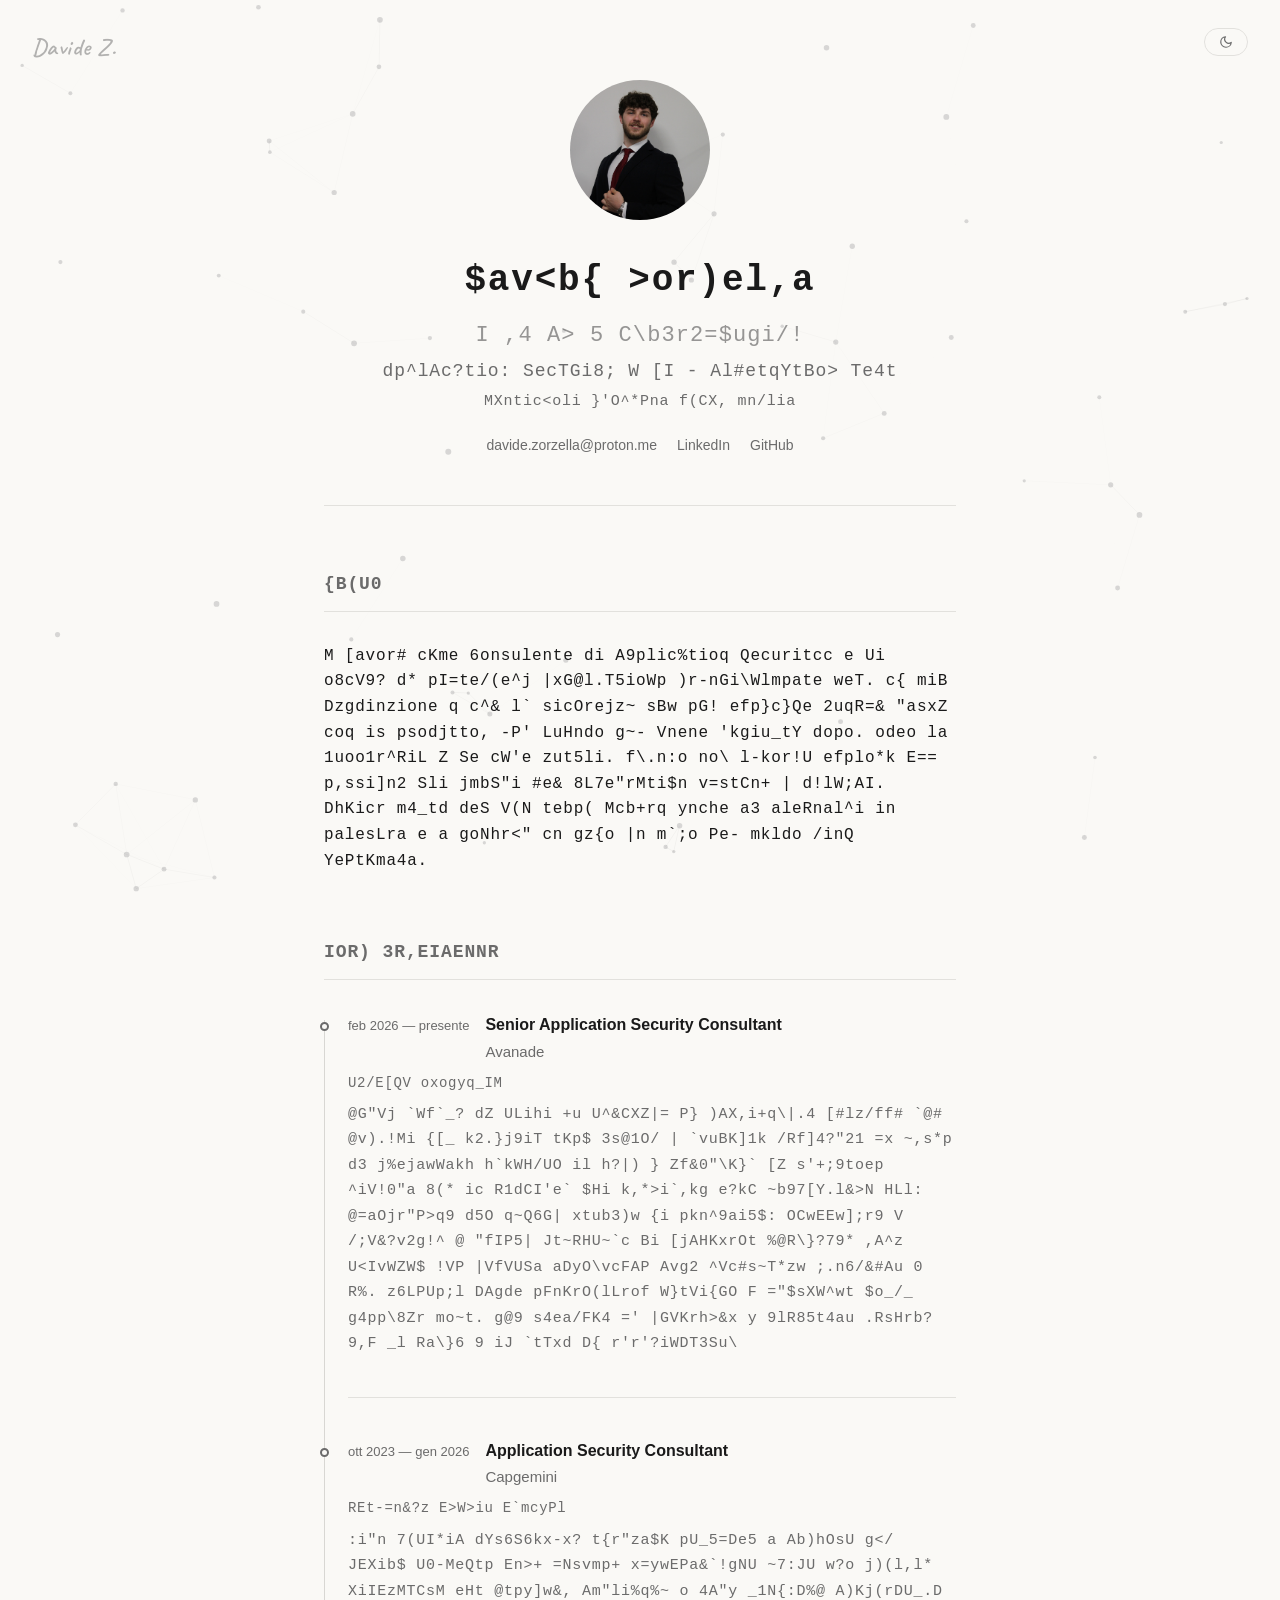
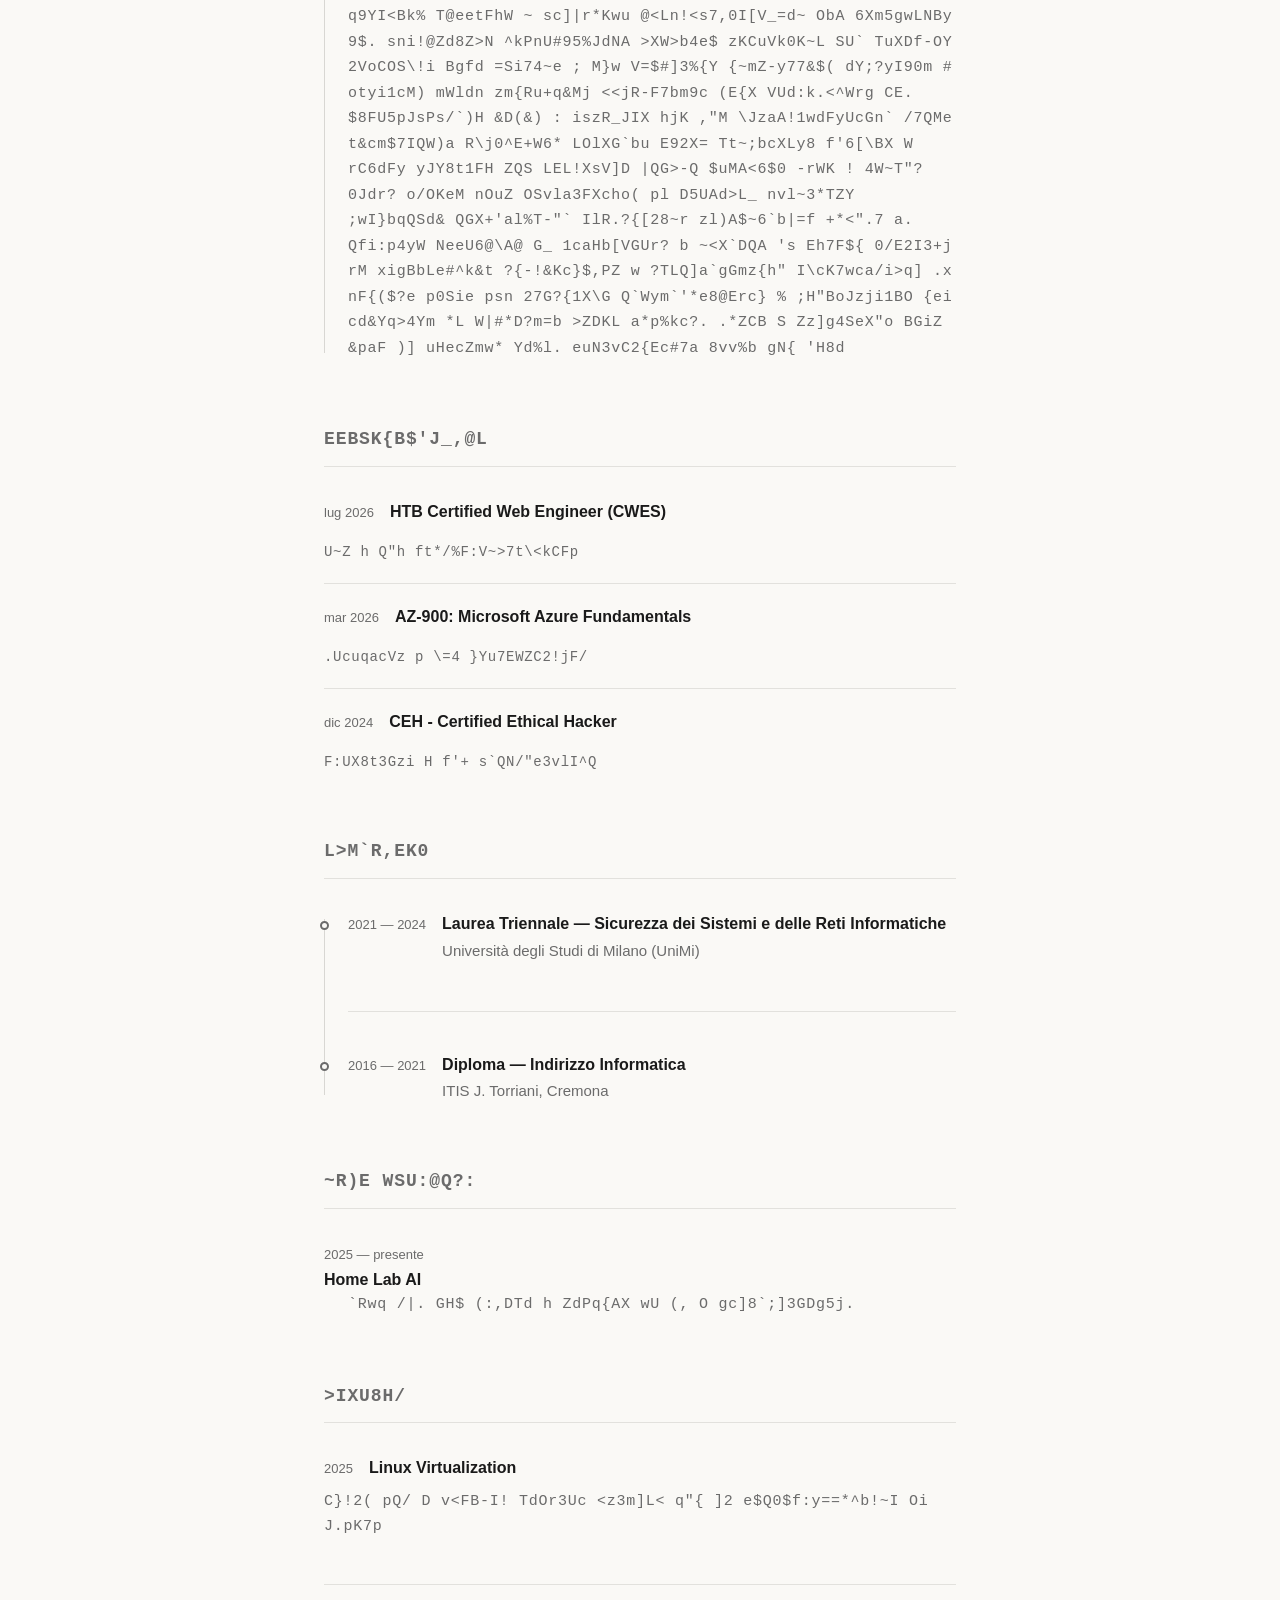
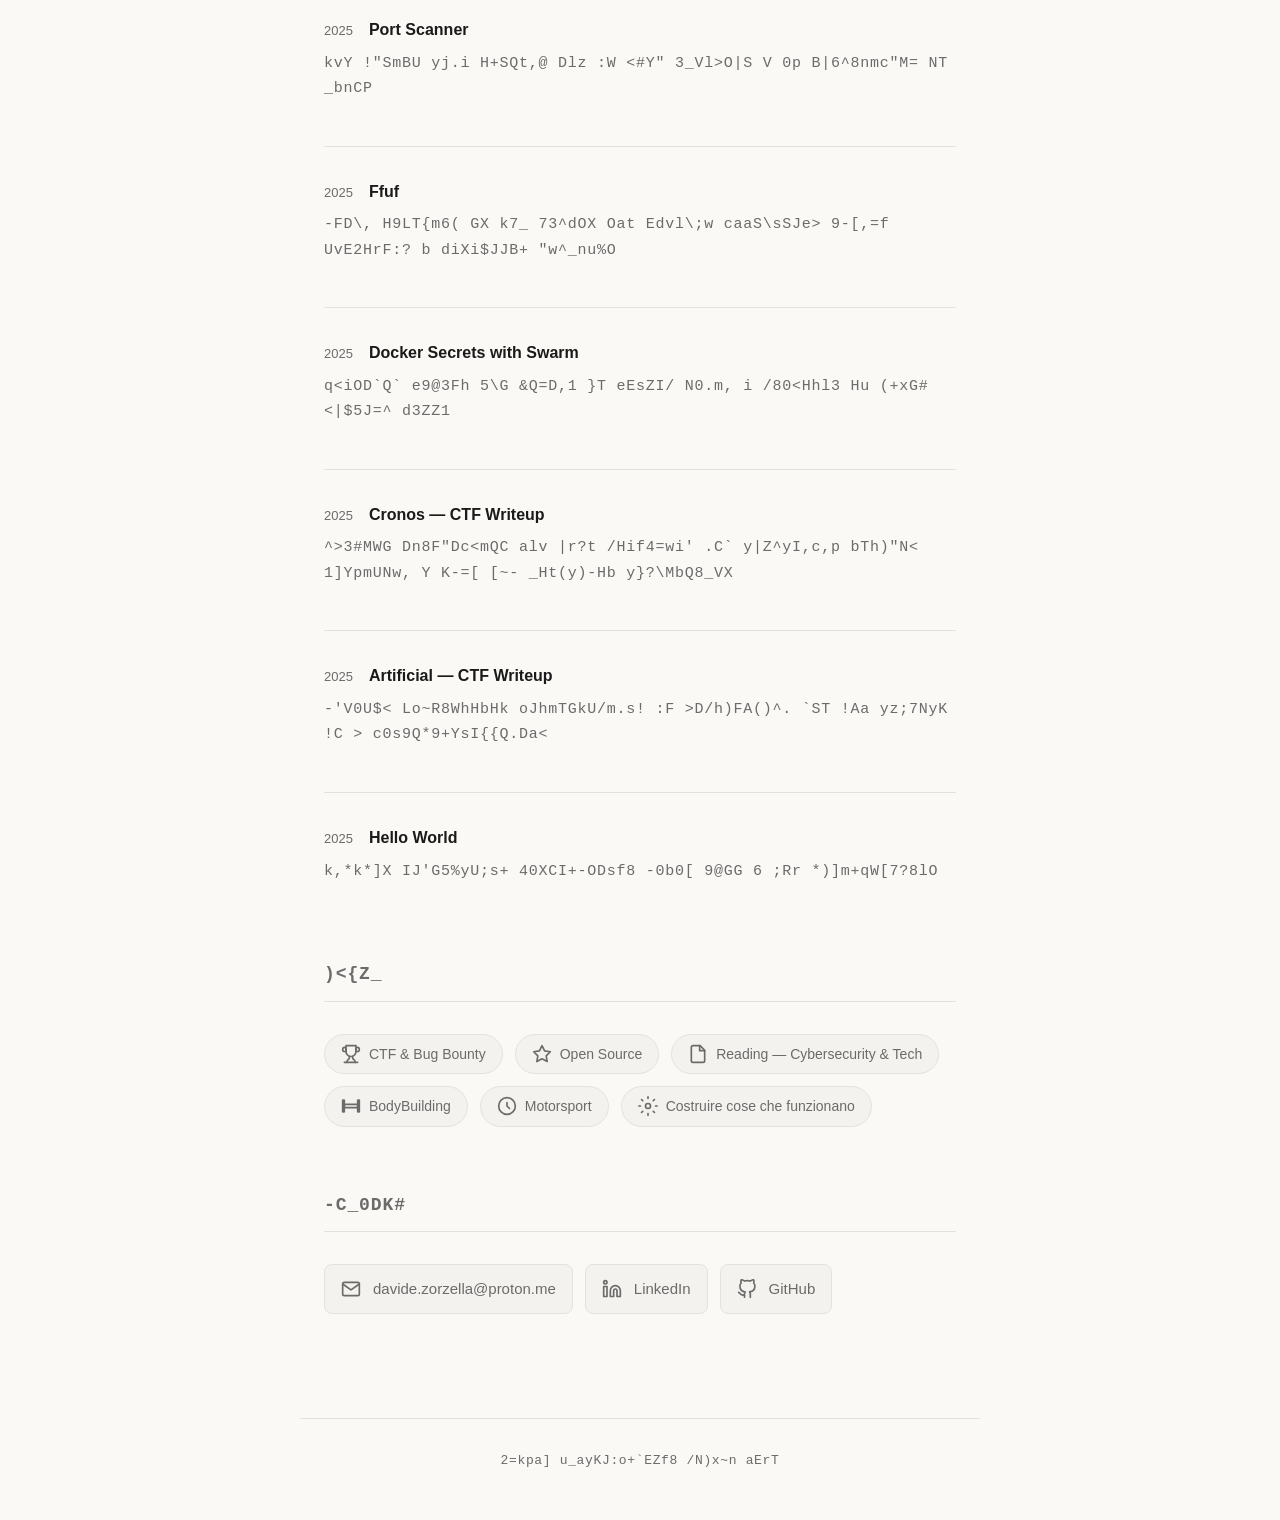
==== index.html @ 606b9b76 "matrix animation" ====
<!DOCTYPE html>
<html lang="it">
<head>
  <meta charset="UTF-8">
  <meta name="viewport" content="width=device-width, initial-scale=1.0">
  <title>Davide Zorzella - Consulente di Application Security</title>
  <link rel="preconnect" href="https://fonts.googleapis.com">
  <link rel="preconnect" href="https://fonts.gstatic.com" crossorigin>
  <link href="https://fonts.googleapis.com/css2?family=Caveat:wght@400;600&display=swap" rel="stylesheet">
  <link rel="stylesheet" href="css/style.css">
</head>
<body>
  <canvas id="particles"></canvas>

  <div class="signature">Davide Z.</div>

  <div class="theme-pill">
    <button class="theme-toggle" id="theme-toggle" aria-label="Cambia tema">
      <svg class="icon-sun" xmlns="http://www.w3.org/2000/svg" viewBox="0 0 24 24" fill="none" stroke="currentColor" stroke-width="2" stroke-linecap="round" stroke-linejoin="round">
        <circle cx="12" cy="12" r="5"/><line x1="12" y1="1" x2="12" y2="3"/><line x1="12" y1="21" x2="12" y2="23"/><line x1="4.22" y1="4.22" x2="5.64" y2="5.64"/><line x1="18.36" y1="18.36" x2="19.78" y2="19.78"/><line x1="1" y1="12" x2="3" y2="12"/><line x1="21" y1="12" x2="23" y2="12"/><line x1="4.22" y1="19.78" x2="5.64" y2="18.36"/><line x1="18.36" y1="5.64" x2="19.78" y2="4.22"/>
      </svg>
      <svg class="icon-moon" xmlns="http://www.w3.org/2000/svg" viewBox="0 0 24 24" fill="none" stroke="currentColor" stroke-width="2" stroke-linecap="round" stroke-linejoin="round">
        <path d="M21 12.79A9 9 0 1 1 11.21 3 7 7 0 0 0 21 12.79z"/>
      </svg>
    </button>
  </div>

  <main>
    <!-- Hero -->
    <section class="hero">
      <div class="hero-photo">
        <img src="assets/photo.jpg" alt="Davide Zorzella">
      </div>
      <h1>Davide Zorzella</h1>
      <p class="hero-tagline">I do AI & CyberSecurity</p>
      <p class="hero-role">Application Security - AI - Penetration Test</p>
      <p class="hero-location">Monticelli d'Ongina (PC), Italia</p>
      <div class="hero-links">
        <a href="mailto:davide.zorzella@proton.me">davide.zorzella@proton.me</a>
        <a href="https://it.linkedin.com/in/davide-zorzella" target="_blank" rel="noopener">LinkedIn</a>
        <a href="https://github.com/dzorzella" target="_blank" rel="noopener">GitHub</a>

      </div>
    </section>

    <!-- About -->
    <section class="section" id="about">
      <h2>About</h2>
      <p>
        Lavoro come consulente di Application Security, e mi occupo di proteggere applicazioni principalmente web. La mia convinzione è che la sicurezza sia più efficace quando nasce con il prodotto, non quando gli viene aggiunta dopo. Odio la burocrazia e le cose futili. Quando non lavoro, esploro per passione gli ambiti del penetration testing e dell'AI. Dedico molto del mio tempo libero anche ad allenarmi in palestra e a godermi un giro in moto nei caldi fine settimana.
      </p>
    </section>

    <!-- Work Experience -->
    <section class="section" id="experience">
      <h2>Work Experience</h2>
      <div class="timeline">
        <div class="timeline-item">
          <div class="timeline-header">
            <span class="timeline-date">feb 2026 — presente</span>
            <div class="timeline-company">
              <span class="timeline-title">Senior Application Security Consultant</span>
              <span class="timeline-company-name">Avanade</span>
            </div>
          </div>
          <p class="timeline-location">Assago, Lombardia</p>
          <p class="timeline-desc">
            Ruolo senior di guida su progetti di application security per clienti nei settori
            real estate e finance. Definisco lo scope di sicurezza, coordino il team e gestisco
            la relazione diretta con il cliente, dal reporting agli stakeholder alla traduzione
            dei rischi tecnici in linguaggio business.
            <br><br>
            Implemento e affino programmi di sicurezza continua: SAST (analisi del codice
            sorgente), DAST (scansione runtime), e SCA (analisi delle dipendenze). Integro
            i controlli nelle pipeline CI/CD per spostare la sicurezza a sinistra, riducendo
            il costo e il tempo di remediation.
          </p>
        </div>
        <div class="timeline-item">
          <div class="timeline-header">
            <span class="timeline-date">ott 2023 — gen 2026</span>
            <div class="timeline-company">
              <span class="timeline-title">Application Security Consultant</span>
              <span class="timeline-company-name">Capgemini</span>
            </div>
          </div>
          <p class="timeline-location">Piacenza, Emilia Romagna</p>
          <p class="timeline-desc">
            SAST (Static Application Security Testing) — analisi del codice sorgente per
            trovare vulnerabilità prima del deploy. Strumenti: HCL AppScan, Fortify.
            <br><br>
            DAST (Dynamic Application Security Testing) — scansione dell'applicazione in
            esecuzione per individuare vulnerabilità runtime. Strumenti: HCL AppScan, Fortify,
            Burp Suite.
            <br><br>
            SCA (Software Composition Analysis) — verifica delle dipendenze open-source per
            individuare CVE (vulnerabilità note) e mapparle sui CWE (classificazione delle
            debolezze). Strumenti: Fortify, OWASP Dependency Check.
            <br><br>
            Threat modeling con Microsoft Threat Modeling Tool e metodologia STRIDE per
            classificare le minacce: Spoofing, Tampering, Repudiation, Information Disclosure,
            Denial of Service, Elevation of Privilege.
            <br><br>
            Applico il threat modeling su architetture cloud-native e microservizi,
            identificando le minacce prima che diventino vulnerabilità.
            <br><br>
            Integrazione dei controlli di sicurezza nelle pipeline CI/CD e formazione dei
            team di sviluppo sulle vulnerabilità OWASP Top 10.
          </p>
        </div>
      </div>
    </section>

    <!-- Certifications -->
    <section class="section" id="certifications">
      <h2>Certifications</h2>
      <div class="cert-list">
        <div class="cert-item">
          <span class="cert-date">lug 2026</span>
          <span class="cert-name">HTB Certified Web Engineer (CWES)</span>
          <span class="cert-issuer">HTB — ID: HTBCERT-8DB55C3169</span>
        </div>
        <div class="cert-item">
          <span class="cert-date">mar 2026</span>
          <span class="cert-name">AZ-900: Microsoft Azure Fundamentals</span>
          <span class="cert-issuer">Microsoft — ID: FDE59Y-77AC26</span>
        </div>
        <div class="cert-item">
          <span class="cert-date">dic 2024</span>
          <span class="cert-name">CEH - Certified Ethical Hacker</span>
          <span class="cert-issuer">EC-Council — ID: ECC3945028671</span>
        </div>
      </div>
    </section>

    <!-- Education -->
    <section class="section" id="education">
      <h2>Education</h2>
      <div class="timeline">
        <div class="timeline-item">
          <div class="timeline-header">
            <span class="timeline-date">2021 — 2024</span>
            <div class="timeline-company">
              <span class="timeline-title">Laurea Triennale — Sicurezza dei Sistemi e delle Reti Informatiche</span>
              <span class="timeline-company-name">Università degli Studi di Milano (UniMi)</span>
            </div>
          </div>
        </div>
        <div class="timeline-item">
          <div class="timeline-header">
            <span class="timeline-date">2016 — 2021</span>
            <div class="timeline-company">
              <span class="timeline-title">Diploma — Indirizzo Informatica</span>
              <span class="timeline-company-name">ITIS J. Torriani, Cremona</span>
            </div>
          </div>
        </div>
      </div>
    </section>

    <!-- Side Projects -->
    <section class="section" id="projects">
      <h2>Side Projects</h2>
      <div class="projects-list">
        <div class="project-item">
          <span class="project-date">2025 — presente</span>
          <a href="#" target="_blank" rel="noopener">
            <span class="project-title">Home Lab AI</span>
            <svg class="arrow-icon" xmlns="http://www.w3.org/2000/svg" width="16" height="16" viewBox="0 0 24 24" fill="none" stroke="currentColor" stroke-width="2" stroke-linecap="round" stroke-linejoin="round"><path d="M18 13v6a2 2 0 0 1-2 2H5a2 2 0 0 1-2-2V8a2 2 0 0 1 2-2h6"/><polyline points="15 3 21 3 21 9"/><line x1="10" y1="14" x2="21" y2="3"/></svg>
          </a>
          <p class="project-desc">Home Lab per studio e ricerca su AI e cybersecurity.</p>
        </div>
      </div>
    </section>

    <!-- Writing -->
    <section class="section" id="writing">
      <h2>Writing</h2>
      <div class="writing-list">
        <article class="writing-item">
          <div class="writing-header">
            <span class="writing-date">2025</span>
            <a href="writing/linux-virtualization.html">
              <span class="writing-title">Linux Virtualization</span>
              <svg class="arrow-icon" xmlns="http://www.w3.org/2000/svg" width="16" height="16" viewBox="0 0 24 24" fill="none" stroke="currentColor" stroke-width="2" stroke-linecap="round" stroke-linejoin="round"><path d="M18 13v6a2 2 0 0 1-2 2H5a2 2 0 0 1-2-2V8a2 2 0 0 1 2-2h6"/><polyline points="15 3 21 3 21 9"/><line x1="10" y1="14" x2="21" y2="3"/></svg>
            </a>
          </div>
          <p class="writing-subtitle">QEMU, KVM e Virtual Machine Manager per la virtualizzazione su Linux.</p>
        </article>
        <article class="writing-item">
          <div class="writing-header">
            <span class="writing-date">2025</span>
            <a href="writing/port-scanner.html">
              <span class="writing-title">Port Scanner</span>
              <svg class="arrow-icon" xmlns="http://www.w3.org/2000/svg" width="16" height="16" viewBox="0 0 24 24" fill="none" stroke="currentColor" stroke-width="2" stroke-linecap="round" stroke-linejoin="round"><path d="M18 13v6a2 2 0 0 1-2 2H5a2 2 0 0 1-2-2V8a2 2 0 0 1 2-2h6"/><polyline points="15 3 21 3 21 9"/><line x1="10" y1="14" x2="21" y2="3"/></svg>
            </a>
          </div>
          <p class="writing-subtitle">Uno script Bash leggero per il port scanning e la diagnostica di rete.</p>
        </article>
        <article class="writing-item">
          <div class="writing-header">
            <span class="writing-date">2025</span>
            <a href="writing/ffuf.html">
              <span class="writing-title">Ffuf</span>
              <svg class="arrow-icon" xmlns="http://www.w3.org/2000/svg" width="16" height="16" viewBox="0 0 24 24" fill="none" stroke="currentColor" stroke-width="2" stroke-linecap="round" stroke-linejoin="round"><path d="M18 13v6a2 2 0 0 1-2 2H5a2 2 0 0 1-2-2V8a2 2 0 0 1 2-2h6"/><polyline points="15 3 21 3 21 9"/><line x1="10" y1="14" x2="21" y2="3"/></svg>
            </a>
          </div>
          <p class="writing-subtitle">Guida completa al web fuzzer più veloce: subdomain, vHost, directory e parameter fuzzing.</p>
        </article>
        <article class="writing-item">
          <div class="writing-header">
            <span class="writing-date">2025</span>
            <a href="writing/docker-secrets.html">
              <span class="writing-title">Docker Secrets with Swarm</span>
              <svg class="arrow-icon" xmlns="http://www.w3.org/2000/svg" width="16" height="16" viewBox="0 0 24 24" fill="none" stroke="currentColor" stroke-width="2" stroke-linecap="round" stroke-linejoin="round"><path d="M18 13v6a2 2 0 0 1-2 2H5a2 2 0 0 1-2-2V8a2 2 0 0 1 2-2h6"/><polyline points="15 3 21 3 21 9"/><line x1="10" y1="14" x2="21" y2="3"/></svg>
            </a>
          </div>
          <p class="writing-subtitle">Gestione sicura dei secret in Docker Swarm e recupero da applicazioni Java.</p>
        </article>
        <article class="writing-item">
          <div class="writing-header">
            <span class="writing-date">2025</span>
            <a href="writing/cronos.html">
              <span class="writing-title">Cronos — CTF Writeup</span>
              <svg class="arrow-icon" xmlns="http://www.w3.org/2000/svg" width="16" height="16" viewBox="0 0 24 24" fill="none" stroke="currentColor" stroke-width="2" stroke-linecap="round" stroke-linejoin="round"><path d="M18 13v6a2 2 0 0 1-2 2H5a2 2 0 0 1-2-2V8a2 2 0 0 1 2-2h6"/><polyline points="15 3 21 3 21 9"/><line x1="10" y1="14" x2="21" y2="3"/></svg>
            </a>
          </div>
          <p class="writing-subtitle">Writeup HackTheBox: DNS zone transfer, SQL injection, command injection e cron job privilege escalation.</p>
        </article>
        <article class="writing-item">
          <div class="writing-header">
            <span class="writing-date">2025</span>
            <a href="writing/artificial.html">
              <span class="writing-title">Artificial — CTF Writeup</span>
              <svg class="arrow-icon" xmlns="http://www.w3.org/2000/svg" width="16" height="16" viewBox="0 0 24 24" fill="none" stroke="currentColor" stroke-width="2" stroke-linecap="round" stroke-linejoin="round"><path d="M18 13v6a2 2 0 0 1-2 2H5a2 2 0 0 1-2-2V8a2 2 0 0 1 2-2h6"/><polyline points="15 3 21 3 21 9"/><line x1="10" y1="14" x2="21" y2="3"/></svg>
            </a>
          </div>
          <p class="writing-subtitle">Writeup HackTheBox: CVE-2024-3660 su TensorFlow, RCE via modello H5 e post-exploitation.</p>
        </article>
        <article class="writing-item">
          <div class="writing-header">
            <span class="writing-date">2025</span>
            <a href="writing/hello-world.html">
              <span class="writing-title">Hello World</span>
              <svg class="arrow-icon" xmlns="http://www.w3.org/2000/svg" width="16" height="16" viewBox="0 0 24 24" fill="none" stroke="currentColor" stroke-width="2" stroke-linecap="round" stroke-linejoin="round"><path d="M18 13v6a2 2 0 0 1-2 2H5a2 2 0 0 1-2-2V8a2 2 0 0 1 2-2h6"/><polyline points="15 3 21 3 21 9"/><line x1="10" y1="14" x2="21" y2="3"/></svg>
            </a>
          </div>
          <p class="writing-subtitle">Writeup HackTheBox: enumeration, hosts file e web exploitation.</p>
        </article>
      </div>
    </section>

    <!-- Hobby -->
    <section class="section" id="hobby">
      <h2>Hobby</h2>
      <div class="hobby-list">
        <div class="hobby-item">
          <svg class="hobby-icon" xmlns="http://www.w3.org/2000/svg" width="20" height="20" viewBox="0 0 24 24" fill="none" stroke="currentColor" stroke-width="2" stroke-linecap="round" stroke-linejoin="round"><path d="M6 9H4.5a2.5 2.5 0 0 1 0-5C7 4 6 9 6 9z"/><path d="M18 9h1.5a2.5 2.5 0 0 0 0-5C17 4 18 9 18 9z"/><path d="M4 22h16"/><path d="M10 14.66V17c0 .55-.47.98-.97 1.21C7.85 18.75 7 20 7 22"/><path d="M14 14.66V17c0 .55.47.98.97 1.21C16.15 18.75 17 20 17 22"/><path d="M18 2H6v7a6 6 0 0 0 12 0V2z"/></svg>
          <span>CTF & Bug Bounty</span>
        </div>
        <div class="hobby-item">
          <svg class="hobby-icon" xmlns="http://www.w3.org/2000/svg" width="20" height="20" viewBox="0 0 24 24" fill="none" stroke="currentColor" stroke-width="2" stroke-linecap="round" stroke-linejoin="round"><polygon points="12 2 15.09 8.26 22 9.27 17 14.14 18.18 21.02 12 17.77 5.82 21.02 7 14.14 2 9.27 8.91 8.26 12 2"/></svg>
          <span>Open Source</span>
        </div>
        <div class="hobby-item">
          <svg class="hobby-icon" xmlns="http://www.w3.org/2000/svg" width="20" height="20" viewBox="0 0 24 24" fill="none" stroke="currentColor" stroke-width="2" stroke-linecap="round" stroke-linejoin="round"><path d="M14.5 2H6a2 2 0 0 0-2 2v16a2 2 0 0 0 2 2h12a2 2 0 0 0 2-2V7.5L14.5 2z"/><polyline points="14 2 14 8 20 8"/></svg>
          <span>Reading — Cybersecurity & Tech</span>
        </div>
        <div class="hobby-item">
          <svg class="hobby-icon" xmlns="http://www.w3.org/2000/svg" width="20" height="20" viewBox="0 0 24 24" fill="none" stroke="currentColor" stroke-width="2" stroke-linecap="round" stroke-linejoin="round"><rect x="2" y="5" width="2" height="14" rx="0.5"/><rect x="20" y="5" width="2" height="14" rx="0.5"/><rect x="4" y="10" width="16" height="4" rx="1"/></svg>
          <span>BodyBuilding</span>
        </div>
        <div class="hobby-item">
          <svg class="hobby-icon" xmlns="http://www.w3.org/2000/svg" width="20" height="20" viewBox="0 0 24 24" fill="none" stroke="currentColor" stroke-width="2" stroke-linecap="round" stroke-linejoin="round"><circle cx="12" cy="12" r="10"/><path d="M12 8v4l3 3"/></svg>
          <span>Motorsport</span>
        </div>
        <div class="hobby-item">
          <svg class="hobby-icon" xmlns="http://www.w3.org/2000/svg" width="20" height="20" viewBox="0 0 24 24" fill="none" stroke="currentColor" stroke-width="2" stroke-linecap="round" stroke-linejoin="round"><circle cx="12" cy="12" r="3"/><path d="M12 1v2M12 21v2M4.22 4.22l1.42 1.42M18.36 18.36l1.42 1.42M1 12h2M21 12h2M4.22 19.78l1.42-1.42M18.36 5.64l1.42-1.42"/></svg>
          <span>Costruire cose che funzionano</span>
        </div>
      </div>
    </section>

    <!-- Contact -->
    <section class="section" id="contact">
      <h2>Contact</h2>
      <div class="contact-list">
        <a class="contact-item" href="mailto:davide.zorzella@proton.me">
          <svg class="contact-icon" xmlns="http://www.w3.org/2000/svg" width="20" height="20" viewBox="0 0 24 24" fill="none" stroke="currentColor" stroke-width="2" stroke-linecap="round" stroke-linejoin="round"><path d="M4 4h16c1.1 0 2 .9 2 2v12c0 1.1-.9 2-2 2H4c-1.1 0-2-.9-2-2V6c0-1.1.9-2 2-2z"/><polyline points="22,6 12,13 2,6"/></svg>
          <span>davide.zorzella@proton.me</span>
        </a>
        <a class="contact-item" href="https://it.linkedin.com/in/davide-zorzella" target="_blank" rel="noopener">
          <svg class="contact-icon" xmlns="http://www.w3.org/2000/svg" width="20" height="20" viewBox="0 0 24 24" fill="none" stroke="currentColor" stroke-width="2" stroke-linecap="round" stroke-linejoin="round"><path d="M16 8a6 6 0 0 1 6 6v7h-4v-7a2 2 0 0 0-2-2 2 2 0 0 0-2 2v7h-4v-7a6 6 0 0 1 6-6z"/><rect x="2" y="9" width="4" height="12"/><circle cx="4" cy="4" r="2"/></svg>
          <span>LinkedIn</span>
        </a>
        <a class="contact-item" href="https://github.com/dzorzella" target="_blank" rel="noopener">
          <svg class="contact-icon" xmlns="http://www.w3.org/2000/svg" width="20" height="20" viewBox="0 0 24 24" fill="none" stroke="currentColor" stroke-width="2" stroke-linecap="round" stroke-linejoin="round"><path d="M9 19c-5 1.5-5-2.5-7-3m14 6v-3.87a3.37 3.37 0 0 0-.94-2.61c3.14-.35 6.44-1.54 6.44-7A5.44 5.44 0 0 0 20 4.77 5.07 5.07 0 0 0 19.91 1S18.73.65 16 2.48a13.38 13.38 0 0 0-7 0C6.27.65 5.09 1 5.09 1A5.07 5.07 0 0 0 5 4.77a5.44 5.44 0 0 0-1.5 3.78c0 5.42 3.3 6.61 6.44 7A3.37 3.37 0 0 0 9 18.13V22"/></svg>
          <span>GitHub</span>
        </a>
      </div>
    </section>
  </main>

  <footer>
    <p>Ultimo aggiornamento: Luglio 2026</p>
  </footer>

  <script>
    (function() {
      // Theme toggle
      const toggle = document.getElementById('theme-toggle');
      const html = document.documentElement;
      const stored = localStorage.getItem('cv-theme');

      function setTheme(theme) {
        html.setAttribute('data-theme', theme);
        localStorage.setItem('cv-theme', theme);
      }

      if (stored) {
        setTheme(stored);
      } else if (window.matchMedia('(prefers-color-scheme: dark)').matches) {
        setTheme('dark');
      }

      toggle.addEventListener('click', function() {
        const current = html.getAttribute('data-theme');
        setTheme(current === 'dark' ? 'light' : 'dark');
      });
    })();

  </script>

  <script>
    (function() {
      const canvas = document.getElementById('particles');
      if (!canvas) return;
      const ctx = canvas.getContext('2d');
      let particles = [];
      let w, h;
      const maxDist = 120;
      let animId;

      function resize() {
        w = canvas.width = window.innerWidth;
        h = canvas.height = window.innerHeight;
      }

      function createParticles() {
        particles = [];
        const count = Math.min(Math.floor((w * h) / 18000), 80);
        for (let i = 0; i < count; i++) {
          particles.push({
            x: Math.random() * w,
            y: Math.random() * h,
            vx: (Math.random() - 0.5) * 0.4,
            vy: (Math.random() - 0.5) * 0.4,
            r: 1.5 + Math.random() * 1.5
          });
        }
      }

      function getParticleColor() {
        const isDark = document.documentElement.getAttribute('data-theme') === 'dark';
        return isDark ? 'rgba(60,60,60,' : 'rgba(180,180,180,';
      }

      function getLineColor() {
        const isDark = document.documentElement.getAttribute('data-theme') === 'dark';
        return isDark ? 'rgba(255,255,255,' : 'rgba(0,0,0,';
      }

      function draw() {
        ctx.clearRect(0, 0, w, h);
        const dotColor = getParticleColor();
        const lineColor = getLineColor();

        for (let i = 0; i < particles.length; i++) {
          const p = particles[i];
          p.x += p.vx;
          p.y += p.vy;
          if (p.x < 0 || p.x > w) p.vx *= -1;
          if (p.y < 0 || p.y > h) p.vy *= -1;

          ctx.beginPath();
          ctx.arc(p.x, p.y, p.r, 0, Math.PI * 2);
          ctx.fillStyle = dotColor + '0.5)';
          ctx.fill();

          for (let j = i + 1; j < particles.length; j++) {
            const p2 = particles[j];
            const dx = p.x - p2.x;
            const dy = p.y - p2.y;
            const dist = Math.sqrt(dx * dx + dy * dy);
            if (dist < maxDist) {
              ctx.beginPath();
              ctx.moveTo(p.x, p.y);
              ctx.lineTo(p2.x, p2.y);
              ctx.strokeStyle = lineColor + (0.08 * (1 - dist / maxDist)) + ')';
              ctx.lineWidth = 0.5;
              ctx.stroke();
            }
          }
        }
        animId = requestAnimationFrame(draw);
      }

      window.addEventListener('resize', function() {
        resize();
        createParticles();
      });

      resize();
      createParticles();
      draw();

      document.addEventListener('visibilitychange', function() {
        if (document.hidden) {
          cancelAnimationFrame(animId);
        } else {
          draw();
        }
      });
    })();
  </script>

  <script>
    (function() {
      if (window.matchMedia('(prefers-reduced-motion: reduce)').matches) return;

      var PRINTABLE = '!\"#$%&\'()*+,-./0123456789:;<=>?@ABCDEFGHIJKLMNOPQRSTUVWXYZ[\\]^_`abcdefghijklmnopqrstuvwxyz{|}~';

      function randomStr(len) {
        var s = '';
        for (var i = 0; i < len; i++) {
          s += PRINTABLE.charAt(Math.floor(Math.random() * PRINTABLE.length));
        }
        return s;
      }

      function decryptElement(el) {
        var original = el.getAttribute('data-plaintext') || el.textContent;
        el.setAttribute('data-plaintext', original);
        el.style.fontFamily = '"SF Mono", "Fira Code", "Fira Mono", Menlo, Consolas, monospace';
        el.style.letterSpacing = '0.05em';
        el.setAttribute('data-encrypted', original);

        var encrypted = '';
        for (var i = 0; i < original.length; i++) {
          if (original[i] === ' ') {
            encrypted += ' ';
          } else {
            encrypted += PRINTABLE.charAt(Math.floor(Math.random() * PRINTABLE.length));
          }
        }
        el.textContent = encrypted;

        var total = original.length;
        var delays = [];
        for (var i = 0; i < total; i++) {
          delays.push(Math.random() * 2000 + 1000);
        }

        var timers = [];
        for (var i = 0; i < total; i++) {
          var base = delays[i];
          var c1 = base * 0.33;
          var c2 = base * 0.66;
          var reveal = base;

          if (original[i] !== ' ') {
            timers.push(setTimeout(function(charIdx) {
              var current = el.textContent;
              var before = current.substring(0, charIdx);
              var after = current.substring(charIdx + 1);
              el.textContent = before + PRINTABLE.charAt(Math.floor(Math.random() * PRINTABLE.length)) + after;
            }, c1, i));

            timers.push(setTimeout(function(charIdx) {
              var current = el.textContent;
              var before = current.substring(0, charIdx);
              var after = current.substring(charIdx + 1);
              el.textContent = before + PRINTABLE.charAt(Math.floor(Math.random() * PRINTABLE.length)) + after;
            }, c2, i));
          }

          timers.push(setTimeout(function(charIdx) {
            var txt = el.getAttribute('data-encrypted');
            var current = el.textContent;
            var before = current.substring(0, charIdx);
            var after = current.substring(charIdx + 1);
            el.textContent = before + txt.charAt(charIdx) + after;
          }, reveal, i));
        }
      }

      var targets = document.querySelectorAll(
        'h1, h2, p:not([id="typing-name"]):not([class*="typing"]), ' +
        '.timeline-desc, .writing-subtitle, .project-desc, ' +
        '.cert-issuer, .hero-tagline, .hero-role, .hero-location'
      );

      var hasAnimated = new WeakSet();

      var observer = new IntersectionObserver(function(entries) {
        for (var i = 0; i < entries.length; i++) {
          var entry = entries[i];
          if (entry.isIntersecting && !hasAnimated.has(entry.target)) {
            hasAnimated.add(entry.target);
            decryptElement(entry.target);
          }
        }
      }, { threshold: 0.3 });

      for (var i = 0; i < targets.length; i++) {
        observer.observe(targets[i]);
      }
    })();
  </script>
</body>
</html>
---- css/style.css ----
/* ============================================
   CSS Custom Properties for theming
   ============================================ */
:root {
  --bg: #faf9f6;
  --bg-secondary: #f3f2ee;
  --text: #1a1a1a;
  --text-secondary: #6b6b6b;
  --border: #e2e1dd;
  --border-light: #ecebe7;
  --accent: #1a1a1a;
  --link: #1a1a1a;
  --link-hover: #4a4a4a;
  --photo-bg: #e8e7e3;
  --timeline-line: #d8d7d3;
  --shadow: rgba(0, 0, 0, 0.04);
  --toggle-bg: var(--border);
  --muted-bg: var(--border-light);
  --particle-color: #c8c8c8;
  --particle-line: rgba(0, 0, 0, 0.06);
}

[data-theme="dark"] {
  --bg: #1a1a1a;
  --bg-secondary: #242424;
  --text: #e8e8e8;
  --text-secondary: #8a8a8a;
  --border: #3a3a3a;
  --border-light: #2e2e2e;
  --accent: #e8e8e8;
  --link: #e8e8e8;
  --link-hover: #b0b0b0;
  --photo-bg: #2e2e2e;
  --timeline-line: #3a3a3a;
  --shadow: rgba(0, 0, 0, 0.2);
  --toggle-bg: var(--border);
  --muted-bg: var(--border-light);
  --particle-color: #3a3a3a;
  --particle-line: rgba(255, 255, 255, 0.04);
}

/* ============================================
   Reset & Base
   ============================================ */
*, *::before, *::after {
  margin: 0;
  padding: 0;
  box-sizing: border-box;
}

html {
  font-size: 16px;
  -webkit-font-smoothing: antialiased;
  -moz-osx-font-smoothing: grayscale;
}

body {
  font-family: -apple-system, BlinkMacSystemFont, "Segoe UI", Roboto, "Helvetica Neue", Arial, sans-serif;
  background-color: var(--bg);
  color: var(--text);
  line-height: 1.6;
  transition: background-color 0.3s ease, color 0.3s ease;
}

a {
  color: var(--link);
  text-decoration: none;
  transition: color 0.2s ease;
}

a:hover {
  color: var(--link-hover);
}

img {
  max-width: 100%;
  display: block;
}

/* ============================================
   Particles Canvas
   ============================================ */
#particles {
  position: fixed;
  top: 0;
  left: 0;
  width: 100%;
  height: 100%;
  z-index: 0;
  pointer-events: none;
}

main, footer {
  position: relative;
  z-index: 1;
}

/* ============================================
   Signature
   ============================================ */
.signature {
  position: fixed;
  top: 28px;
  left: 32px;
  z-index: 100;
  font-family: 'Caveat', cursive, sans-serif;
  font-size: 1.5rem;
  font-weight: 600;
  color: var(--text-secondary);
  opacity: 0.5;
  letter-spacing: 0.02em;
  transition: opacity 0.3s ease, color 0.3s ease;
  user-select: none;
}

.signature:hover {
  opacity: 0.8;
  color: var(--text);
}

/* ============================================
   Theme Pill Toggle
   ============================================ */
.theme-pill {
  position: fixed;
  top: 28px;
  right: 32px;
  z-index: 100;
}

.theme-toggle {
  display: flex;
  align-items: center;
  gap: 6px;
  padding: 6px 14px;
  border: 1px solid var(--border);
  border-radius: 100px;
  background: var(--bg);
  cursor: pointer;
  color: var(--text-secondary);
  font-size: 0.8125rem;
  font-family: inherit;
  transition: all 0.2s ease;
  line-height: 1;
}

.theme-toggle:hover {
  border-color: var(--text-secondary);
  color: var(--text);
}

.theme-toggle .icon-sun {
  display: none;
}

.theme-toggle .icon-moon {
  display: block;
  width: 14px;
  height: 14px;
}

[data-theme="dark"] .theme-toggle .icon-sun {
  display: block;
  width: 14px;
  height: 14px;
}

[data-theme="dark"] .theme-toggle .icon-moon {
  display: none;
}

/* ============================================
   Main Layout
   ============================================ */
main {
  max-width: 680px;
  margin: 0 auto;
  padding: 80px 24px 40px;
}

section {
  margin-bottom: 64px;
}

h2 {
  font-size: 1.125rem;
  font-weight: 600;
  text-transform: uppercase;
  letter-spacing: 0.08em;
  color: var(--text-secondary);
  margin-bottom: 32px;
  padding-bottom: 12px;
  border-bottom: 1px solid var(--border);
}

/* ============================================
   Hero
   ============================================ */
.hero {
  text-align: center;
  margin-bottom: 64px;
  padding-bottom: 48px;
  border-bottom: 1px solid var(--border);
}

.hero-photo {
  width: 140px;
  height: 140px;
  margin: 0 auto 32px;
  border-radius: 50%;
  overflow: hidden;
  background: var(--photo-bg);
}

.hero-photo img {
  width: 100%;
  height: 100%;
  object-fit: cover;
  object-position: center;
}

.hero-photo svg {
  width: 100%;
  height: 100%;
}

.hero h1 {
  font-size: 2.25rem;
  font-weight: 700;
  letter-spacing: -0.02em;
  margin-bottom: 8px;
  color: var(--text);
}

.hero-tagline {
  font-family: 'Caveat', cursive, sans-serif;
  font-size: 1.375rem;
  font-weight: 400;
  color: var(--text-secondary);
  margin-bottom: 4px;
  opacity: 0.7;
}

.hero-role {
  font-size: 1.125rem;
  color: var(--text-secondary);
  margin-bottom: 4px;
}

.hero-location {
  font-size: 0.9375rem;
  color: var(--text-secondary);
  margin-bottom: 20px;
}

.hero-links {
  display: flex;
  justify-content: center;
  gap: 20px;
  flex-wrap: wrap;
}

.hero-links a {
  font-size: 0.875rem;
  color: var(--text-secondary);
  border-bottom: 1px solid transparent;
  transition: border-color 0.2s ease, color 0.2s ease;
}

.hero-links a:hover {
  color: var(--text);
  border-bottom-color: var(--text);
}

/* ============================================
   Timeline (Work Experience & Education)
   ============================================ */
.timeline {
  position: relative;
  padding-left: 24px;
}

.timeline::before {
  content: '';
  position: absolute;
  left: 0;
  top: 8px;
  bottom: 8px;
  width: 1px;
  background: var(--timeline-line);
}

.timeline-item {
  position: relative;
  margin-bottom: 40px;
  padding-bottom: 40px;
  border-bottom: 1px solid var(--border);
}

.timeline-item:last-child {
  margin-bottom: 0;
  padding-bottom: 0;
  border-bottom: none;
}

.timeline-item::before {
  content: '';
  position: absolute;
  left: -28px;
  top: 10px;
  width: 9px;
  height: 9px;
  border-radius: 50%;
  background: var(--bg);
  border: 2px solid var(--text-secondary);
}

.timeline-header {
  display: flex;
  align-items: baseline;
  gap: 16px;
  margin-bottom: 8px;
  flex-wrap: wrap;
}

.timeline-date {
  font-size: 0.8125rem;
  color: var(--text-secondary);
  white-space: nowrap;
  font-variant-numeric: tabular-nums;
}

.timeline-company {
  display: flex;
  flex-direction: column;
  gap: 2px;
}

.timeline-title {
  font-size: 1rem;
  font-weight: 600;
  color: var(--text);
}

.timeline-company-name {
  font-size: 0.9375rem;
  color: var(--text-secondary);
}

.timeline-location {
  font-size: 0.875rem;
  color: var(--text-secondary);
  margin-bottom: 8px;
}

.timeline-desc {
  font-size: 0.9375rem;
  color: var(--text-secondary);
  line-height: 1.7;
}

/* ============================================
   Writing
   ============================================ */
.writing-list {
  display: flex;
  flex-direction: column;
  gap: 32px;
}

.writing-item {
  border-bottom: 1px solid var(--border);
  padding-bottom: 32px;
}

.writing-item:last-child {
  border-bottom: none;
  padding-bottom: 0;
}

.writing-header {
  display: flex;
  align-items: baseline;
  gap: 16px;
  margin-bottom: 8px;
  flex-wrap: wrap;
}

.writing-date {
  font-size: 0.8125rem;
  color: var(--text-secondary);
  white-space: nowrap;
  font-variant-numeric: tabular-nums;
}

.writing-item a {
  display: flex;
  align-items: center;
  gap: 6px;
}

.writing-title {
  font-size: 1rem;
  font-weight: 600;
  color: var(--text);
}

.arrow-icon {
  opacity: 0;
  transition: opacity 0.2s ease;
  color: var(--text-secondary);
  flex-shrink: 0;
}

.writing-item a:hover .arrow-icon,
.speaking-item a:hover .arrow-icon,
.project-item a:hover .arrow-icon {
  opacity: 1;
}

.writing-subtitle {
  font-size: 0.9375rem;
  color: var(--text-secondary);
  line-height: 1.7;
  margin-bottom: 12px;
}

.writing-item img {
  border-radius: 8px;
  width: 100%;
  max-height: 300px;
  object-fit: cover;
}

/* ============================================
   Speaking
   ============================================ */
.speaking-list {
  display: flex;
  flex-direction: column;
  gap: 24px;
}

.speaking-item {
  display: flex;
  align-items: baseline;
  gap: 16px;
  padding-bottom: 24px;
  border-bottom: 1px solid var(--border);
  flex-wrap: wrap;
}

.speaking-item:last-child {
  border-bottom: none;
  padding-bottom: 0;
}

.speaking-date {
  font-size: 0.8125rem;
  color: var(--text-secondary);
  white-space: nowrap;
  font-variant-numeric: tabular-nums;
  flex-shrink: 0;
}

.speaking-item a {
  display: flex;
  align-items: center;
  gap: 6px;
}

.speaking-title {
  font-size: 1rem;
  font-weight: 600;
  color: var(--text);
}

.speaking-location {
  font-size: 0.875rem;
  color: var(--text-secondary);
  width: 100%;
}

/* ============================================
   Side Projects
   ============================================ */
.projects-list {
  display: flex;
  flex-direction: column;
  gap: 24px;
}

.project-item {
  padding-bottom: 24px;
  border-bottom: 1px solid var(--border);
}

.project-item:last-child {
  border-bottom: none;
  padding-bottom: 0;
}

.project-header {
  display: flex;
  align-items: baseline;
  gap: 16px;
  margin-bottom: 4px;
  flex-wrap: wrap;
}

.project-date {
  font-size: 0.8125rem;
  color: var(--text-secondary);
  white-space: nowrap;
  font-variant-numeric: tabular-nums;
  flex-shrink: 0;
}

.project-item a {
  display: flex;
  align-items: center;
  gap: 6px;
}

.project-title {
  font-size: 1rem;
  font-weight: 600;
  color: var(--text);
}

.project-desc {
  font-size: 0.9375rem;
  color: var(--text-secondary);
  line-height: 1.7;
  margin-left: 24px;
}

/* ============================================
   Certifications
   ============================================ */
.cert-list {
  display: flex;
  flex-direction: column;
  gap: 20px;
}

.cert-item {
  display: flex;
  align-items: baseline;
  gap: 16px;
  padding-bottom: 20px;
  border-bottom: 1px solid var(--border);
  flex-wrap: wrap;
}

.cert-item:last-child {
  border-bottom: none;
  padding-bottom: 0;
}

.cert-date {
  font-size: 0.8125rem;
  color: var(--text-secondary);
  white-space: nowrap;
  font-variant-numeric: tabular-nums;
  flex-shrink: 0;
}

.cert-name {
  font-size: 1rem;
  font-weight: 600;
  color: var(--text);
}

.cert-issuer {
  font-size: 0.875rem;
  color: var(--text-secondary);
  width: 100%;
}

/* ============================================
   Hobby
   ============================================ */
.hobby-list {
  display: flex;
  flex-wrap: wrap;
  gap: 12px;
}

.hobby-item {
  display: flex;
  align-items: center;
  gap: 8px;
  padding: 8px 16px;
  background: var(--bg-secondary);
  border: 1px solid var(--border);
  border-radius: 100px;
  font-size: 0.875rem;
  color: var(--text-secondary);
  transition: all 0.2s ease;
}

.hobby-item:hover {
  border-color: var(--text-secondary);
  color: var(--text);
}

.hobby-icon {
  color: var(--text-secondary);
  flex-shrink: 0;
}

/* ============================================
   Contact
   ============================================ */
.contact-list {
  display: flex;
  flex-wrap: wrap;
  gap: 12px;
}

.contact-item {
  display: flex;
  align-items: center;
  gap: 12px;
  padding: 12px 16px;
  background: var(--bg-secondary);
  border: 1px solid var(--border);
  border-radius: 8px;
  font-size: 0.9375rem;
  color: var(--text-secondary);
  transition: all 0.2s ease;
  width: fit-content;
}

.contact-item:hover {
  border-color: var(--text-secondary);
  color: var(--text);
}

.contact-icon {
  flex-shrink: 0;
  color: var(--text-secondary);
  transition: color 0.2s ease;
}

.contact-item:hover .contact-icon {
  color: var(--text);
}

/* ============================================
   Footer
   ============================================ */
footer {
  max-width: 680px;
  margin: 0 auto;
  padding: 32px 24px 48px;
  text-align: center;
  font-size: 0.8125rem;
  color: var(--text-secondary);
  border-top: 1px solid var(--border);
}

/* ============================================
    Article Content
    ============================================ */
.article-content h1 {
  font-size: 1.75rem;
  font-weight: 700;
  letter-spacing: -0.02em;
  margin-bottom: 16px;
  color: var(--text);
}

.article-content h2 {
  font-size: 1.25rem;
  font-weight: 600;
  margin-bottom: 16px;
  padding-bottom: 8px;
  border-bottom: 1px solid var(--border);
  color: var(--text);
}

.article-content h3 {
  font-size: 1.0625rem;
  font-weight: 600;
  margin-bottom: 12px;
  margin-top: 32px;
  color: var(--text);
}

.article-content p {
  font-size: 0.9375rem;
  color: var(--text-secondary);
  line-height: 1.7;
  margin-bottom: 20px;
}

.article-content pre {
  margin-bottom: 20px;
  padding: 16px;
  background: var(--bg-secondary);
  border: 1px solid var(--border);
  border-radius: 8px;
  overflow-x: auto;
  font-size: 0.8125rem;
  line-height: 1.6;
}

.article-content pre code {
  font-family: "SF Mono", "Fira Code", "Fira Mono", Menlo, Consolas, monospace;
  font-size: 0.8125rem;
  background: none;
  padding: 0;
  color: var(--text);
}

.article-content code:not(pre code) {
  font-family: "SF Mono", "Fira Code", "Fira Mono", Menlo, Consolas, monospace;
  font-size: 0.8125rem;
  background: var(--bg-secondary);
  border: 1px solid var(--border-light);
  padding: 2px 6px;
  border-radius: 4px;
  color: var(--text);
}

.article-content blockquote {
  margin-bottom: 20px;
  padding: 16px;
  background: var(--bg-secondary);
  border-left: 3px solid var(--border);
  border-radius: 0 8px 8px 0;
  font-size: 0.9375rem;
  color: var(--text-secondary);
  line-height: 1.7;
}

.article-content blockquote p {
  margin-bottom: 0;
}

.article-content blockquote.note {
  border-left-color: var(--accent);
}

.article-content img {
  max-width: 100%;
  border-radius: 8px;
  margin-bottom: 20px;
}

.article-content img.center {
  display: block;
  margin-left: auto;
  margin-right: auto;
}

.article-content table {
  width: 100%;
  border-collapse: collapse;
  margin-bottom: 32px;
  font-size: 0.9375rem;
}

.article-content th {
  text-align: left;
  padding: 12px 8px;
  background: var(--bg-secondary);
  border-bottom: 2px solid var(--border);
  color: var(--text);
  font-weight: 600;
}

.article-content td {
  padding: 12px 8px;
  border-bottom: 1px solid var(--border-light);
  color: var(--text-secondary);
}

.article-content ul,
.article-content ol {
  margin-bottom: 20px;
  padding-left: 24px;
}

.article-content li {
  font-size: 0.9375rem;
  color: var(--text-secondary);
  line-height: 1.7;
  margin-bottom: 8px;
}

.article-content strong {
  color: var(--text);
}

/* ============================================
    Responsive
    ============================================ */
@media (max-width: 600px) {
  main {
    padding: 64px 20px 32px;
  }

  .hero h1 {
    font-size: 1.75rem;
  }

  .hero-photo {
    width: 120px;
    height: 120px;
  }

  .hero-links {
    gap: 16px;
  }

  section {
    margin-bottom: 48px;
  }

  .timeline-header {
    gap: 12px;
  }

  .signature {
    top: 16px;
    left: 20px;
    font-size: 1.25rem;
  }

  .theme-pill {
    top: 16px;
    right: 20px;
  }

  .theme-toggle {
    padding: 5px 10px;
    font-size: 0.75rem;
  }

  .writing-header,
  .speaking-item,
  .project-header,
  .cert-item {
    gap: 12px;
  }

  .project-desc {
    margin-left: 0;
  }

  .contact-item {
    width: 100%;
  }

  .hero-tagline {
    font-size: 1.125rem;
  }
}
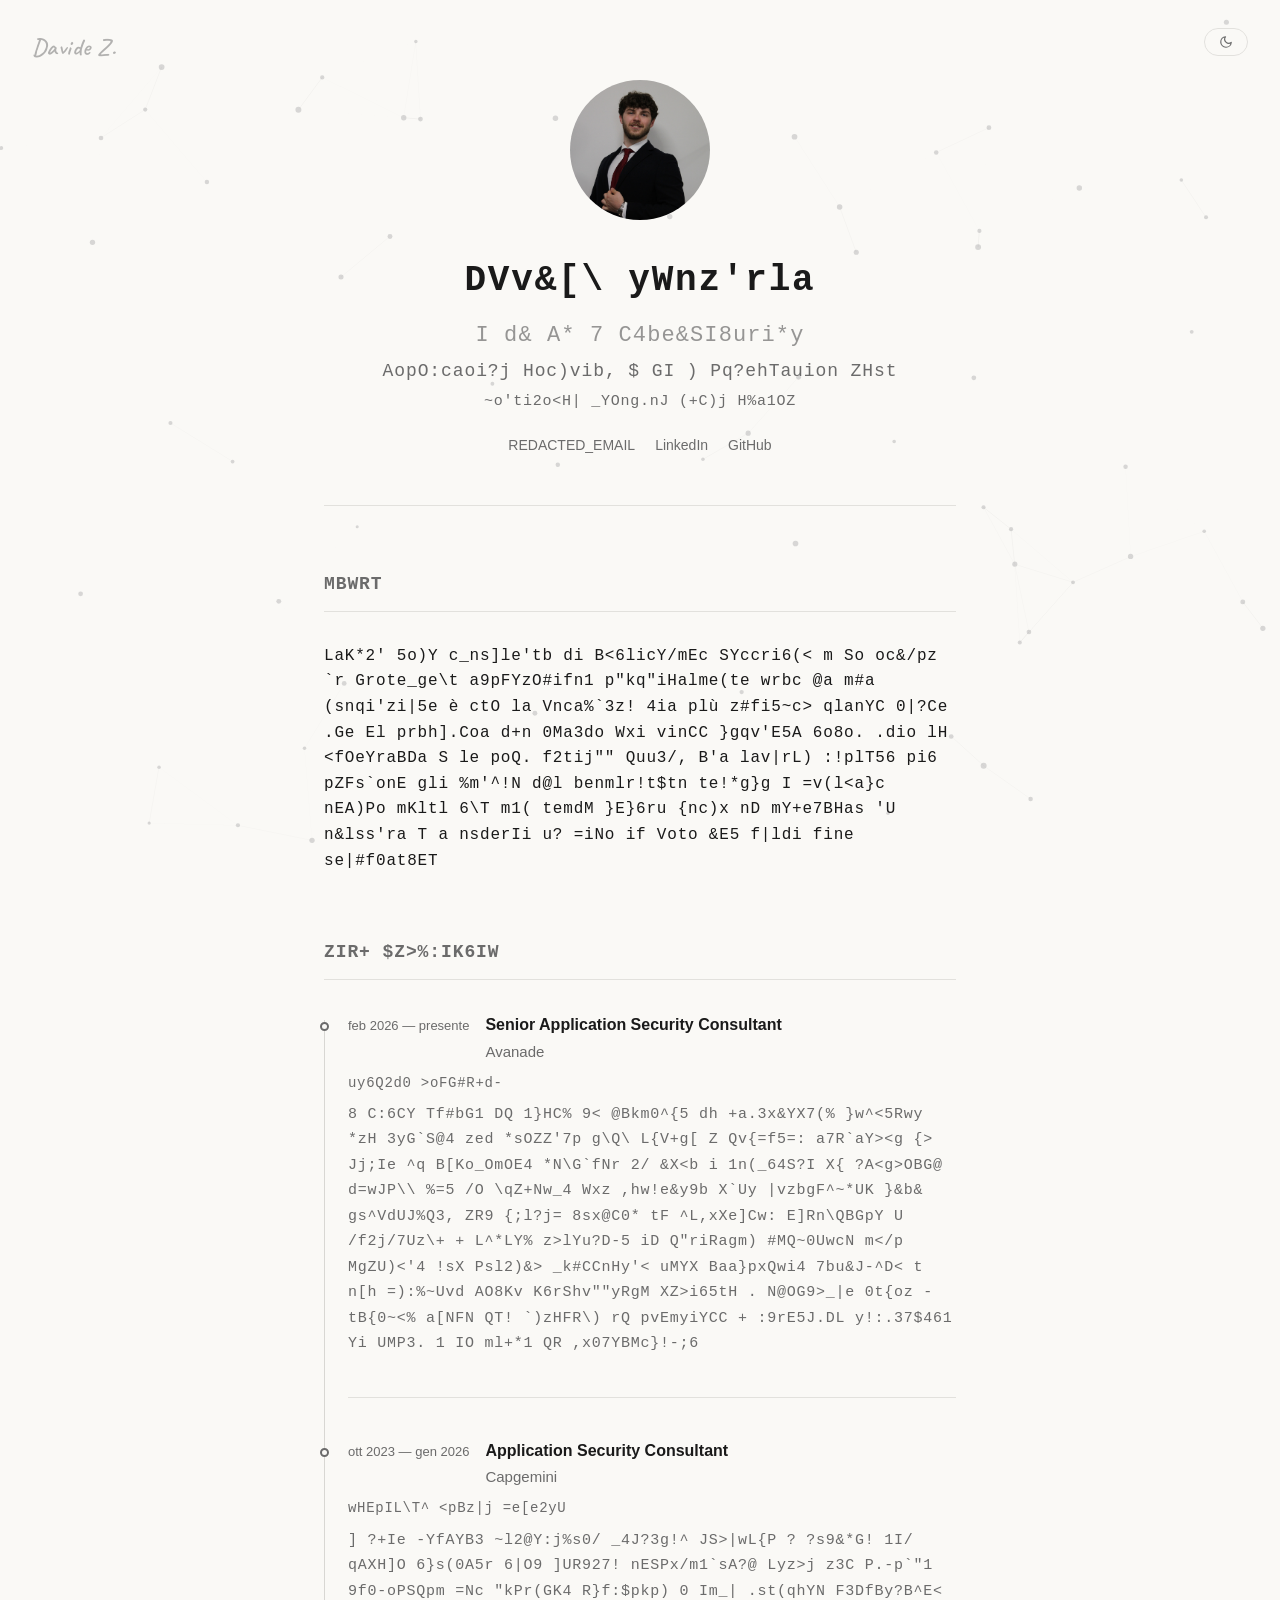
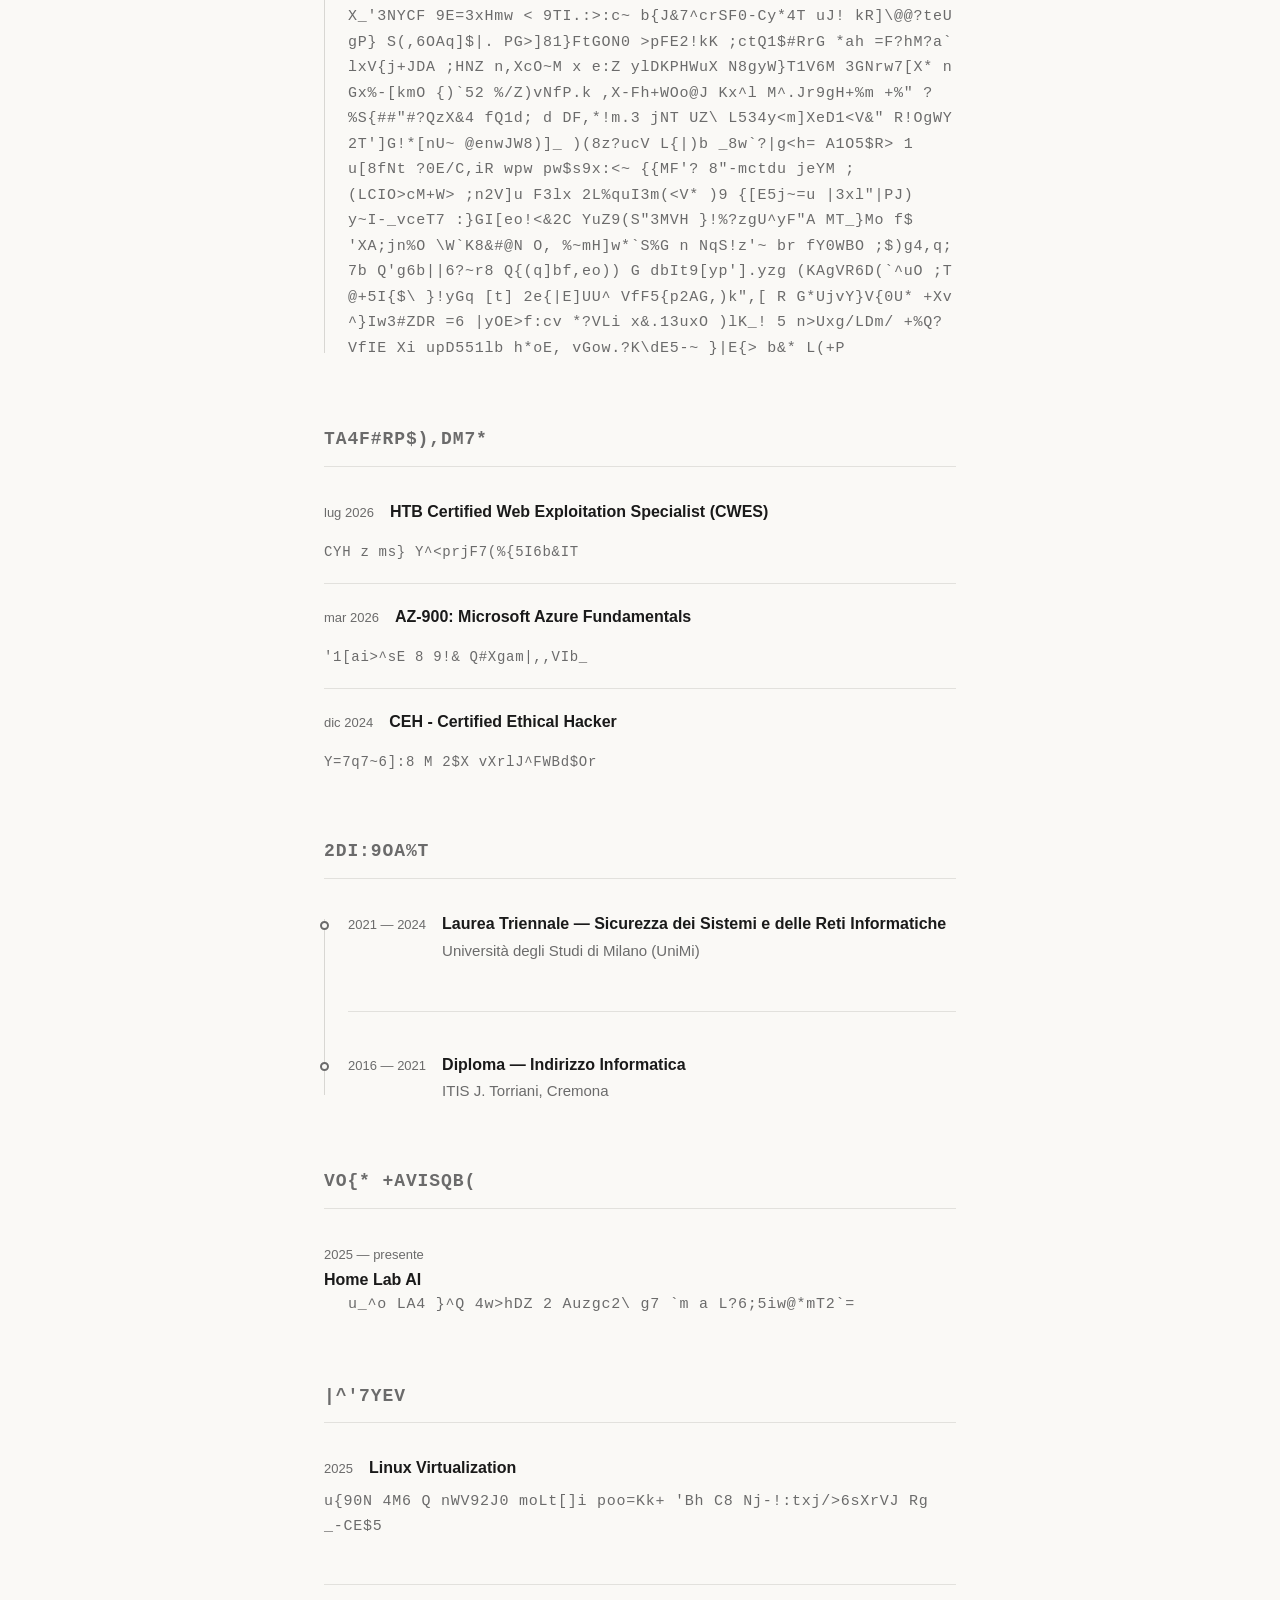
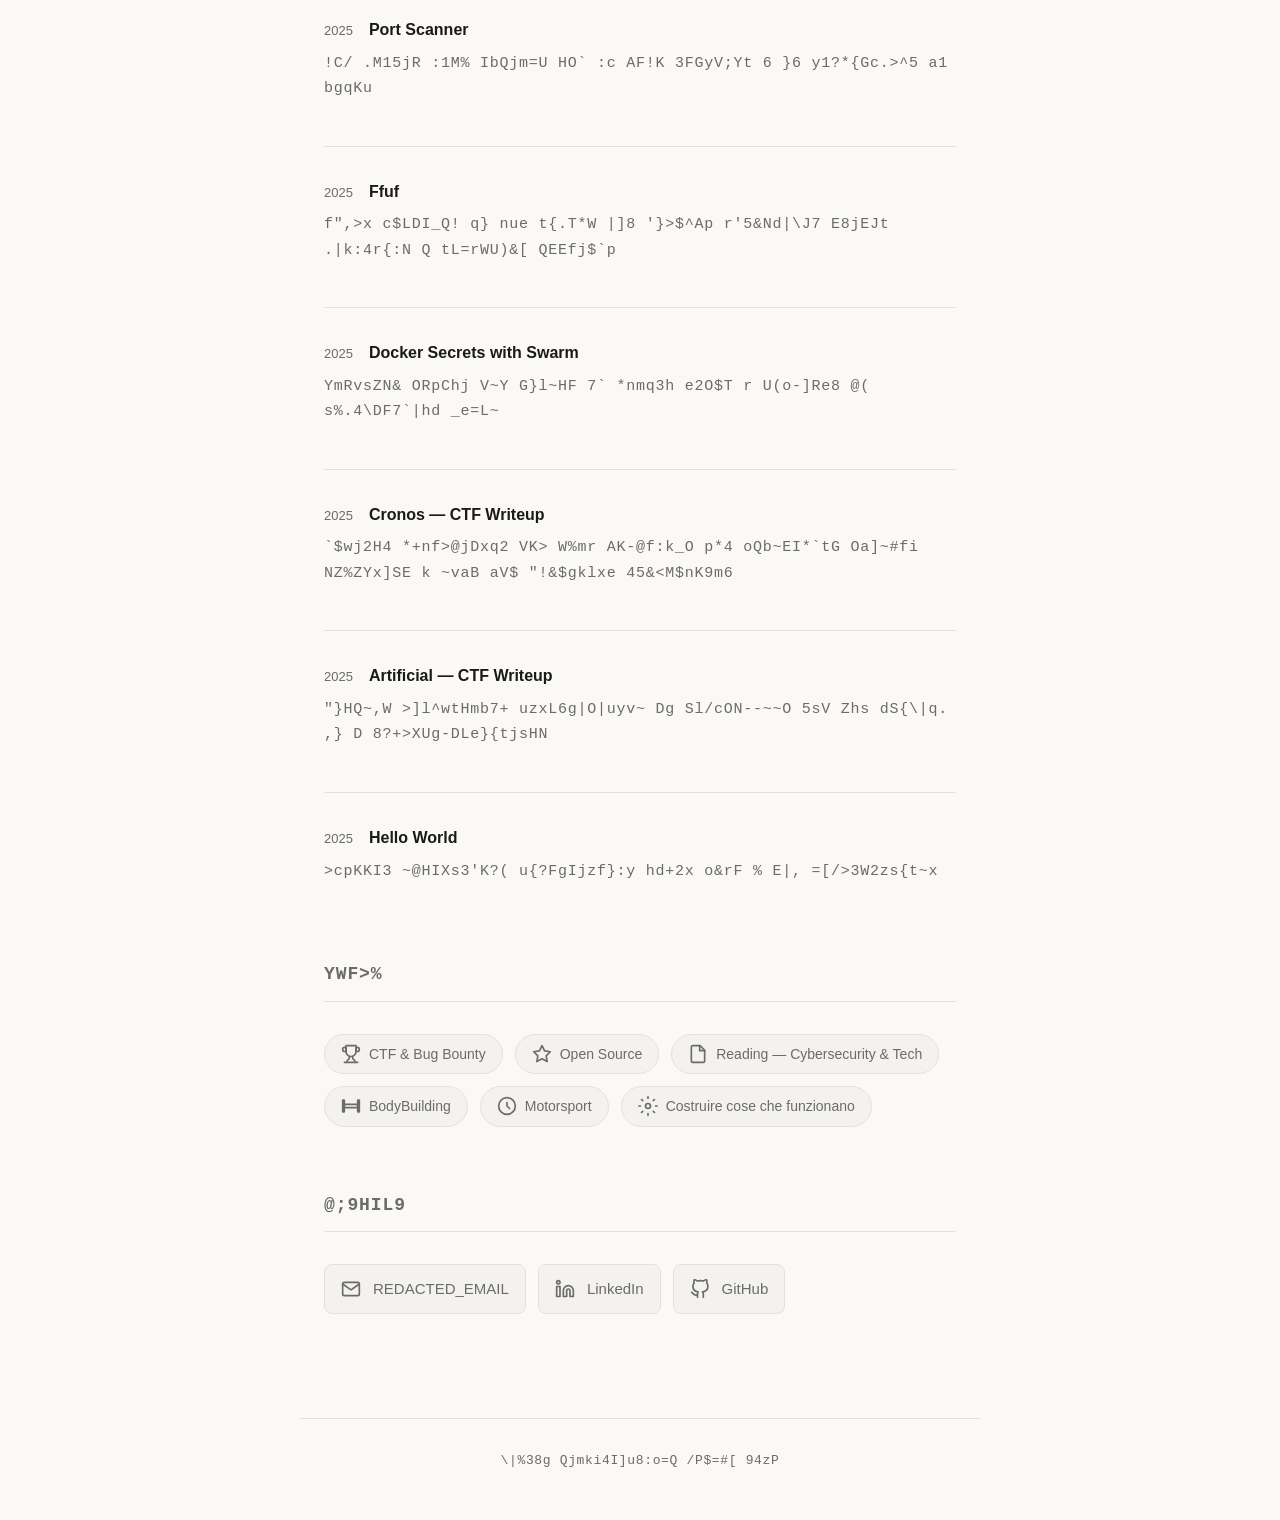
==== commit 49874435: "Update certification name in index.html" ====
--- a/index.html
+++ b/index.html
@@ -36,7 +36,7 @@
       <p class="hero-role">Application Security - AI - Penetration Test</p>
       <p class="hero-location">Monticelli d'Ongina (PC), Italia</p>
       <div class="hero-links">
-        <a href="mailto:davide.zorzella@proton.me">davide.zorzella@proton.me</a>
+        <a href="mailto:REDACTED_EMAIL">REDACTED_EMAIL</a>
         <a href="https://it.linkedin.com/in/davide-zorzella" target="_blank" rel="noopener">LinkedIn</a>
         <a href="https://github.com/dzorzella" target="_blank" rel="noopener">GitHub</a>
 
@@ -117,7 +117,7 @@
       <div class="cert-list">
         <div class="cert-item">
           <span class="cert-date">lug 2026</span>
-          <span class="cert-name">HTB Certified Web Engineer (CWES)</span>
+          <span class="cert-name">HTB Certified Web Exploitation Specialist (CWES)</span>
           <span class="cert-issuer">HTB — ID: HTBCERT-8DB55C3169</span>
         </div>
         <div class="cert-item">
@@ -285,9 +285,9 @@
     <section class="section" id="contact">
       <h2>Contact</h2>
       <div class="contact-list">
-        <a class="contact-item" href="mailto:davide.zorzella@proton.me">
+        <a class="contact-item" href="mailto:REDACTED_EMAIL">
           <svg class="contact-icon" xmlns="http://www.w3.org/2000/svg" width="20" height="20" viewBox="0 0 24 24" fill="none" stroke="currentColor" stroke-width="2" stroke-linecap="round" stroke-linejoin="round"><path d="M4 4h16c1.1 0 2 .9 2 2v12c0 1.1-.9 2-2 2H4c-1.1 0-2-.9-2-2V6c0-1.1.9-2 2-2z"/><polyline points="22,6 12,13 2,6"/></svg>
-          <span>davide.zorzella@proton.me</span>
+          <span>REDACTED_EMAIL</span>
         </a>
         <a class="contact-item" href="https://it.linkedin.com/in/davide-zorzella" target="_blank" rel="noopener">
           <svg class="contact-icon" xmlns="http://www.w3.org/2000/svg" width="20" height="20" viewBox="0 0 24 24" fill="none" stroke="currentColor" stroke-width="2" stroke-linecap="round" stroke-linejoin="round"><path d="M16 8a6 6 0 0 1 6 6v7h-4v-7a2 2 0 0 0-2-2 2 2 0 0 0-2 2v7h-4v-7a6 6 0 0 1 6-6z"/><rect x="2" y="9" width="4" height="12"/><circle cx="4" cy="4" r="2"/></svg>
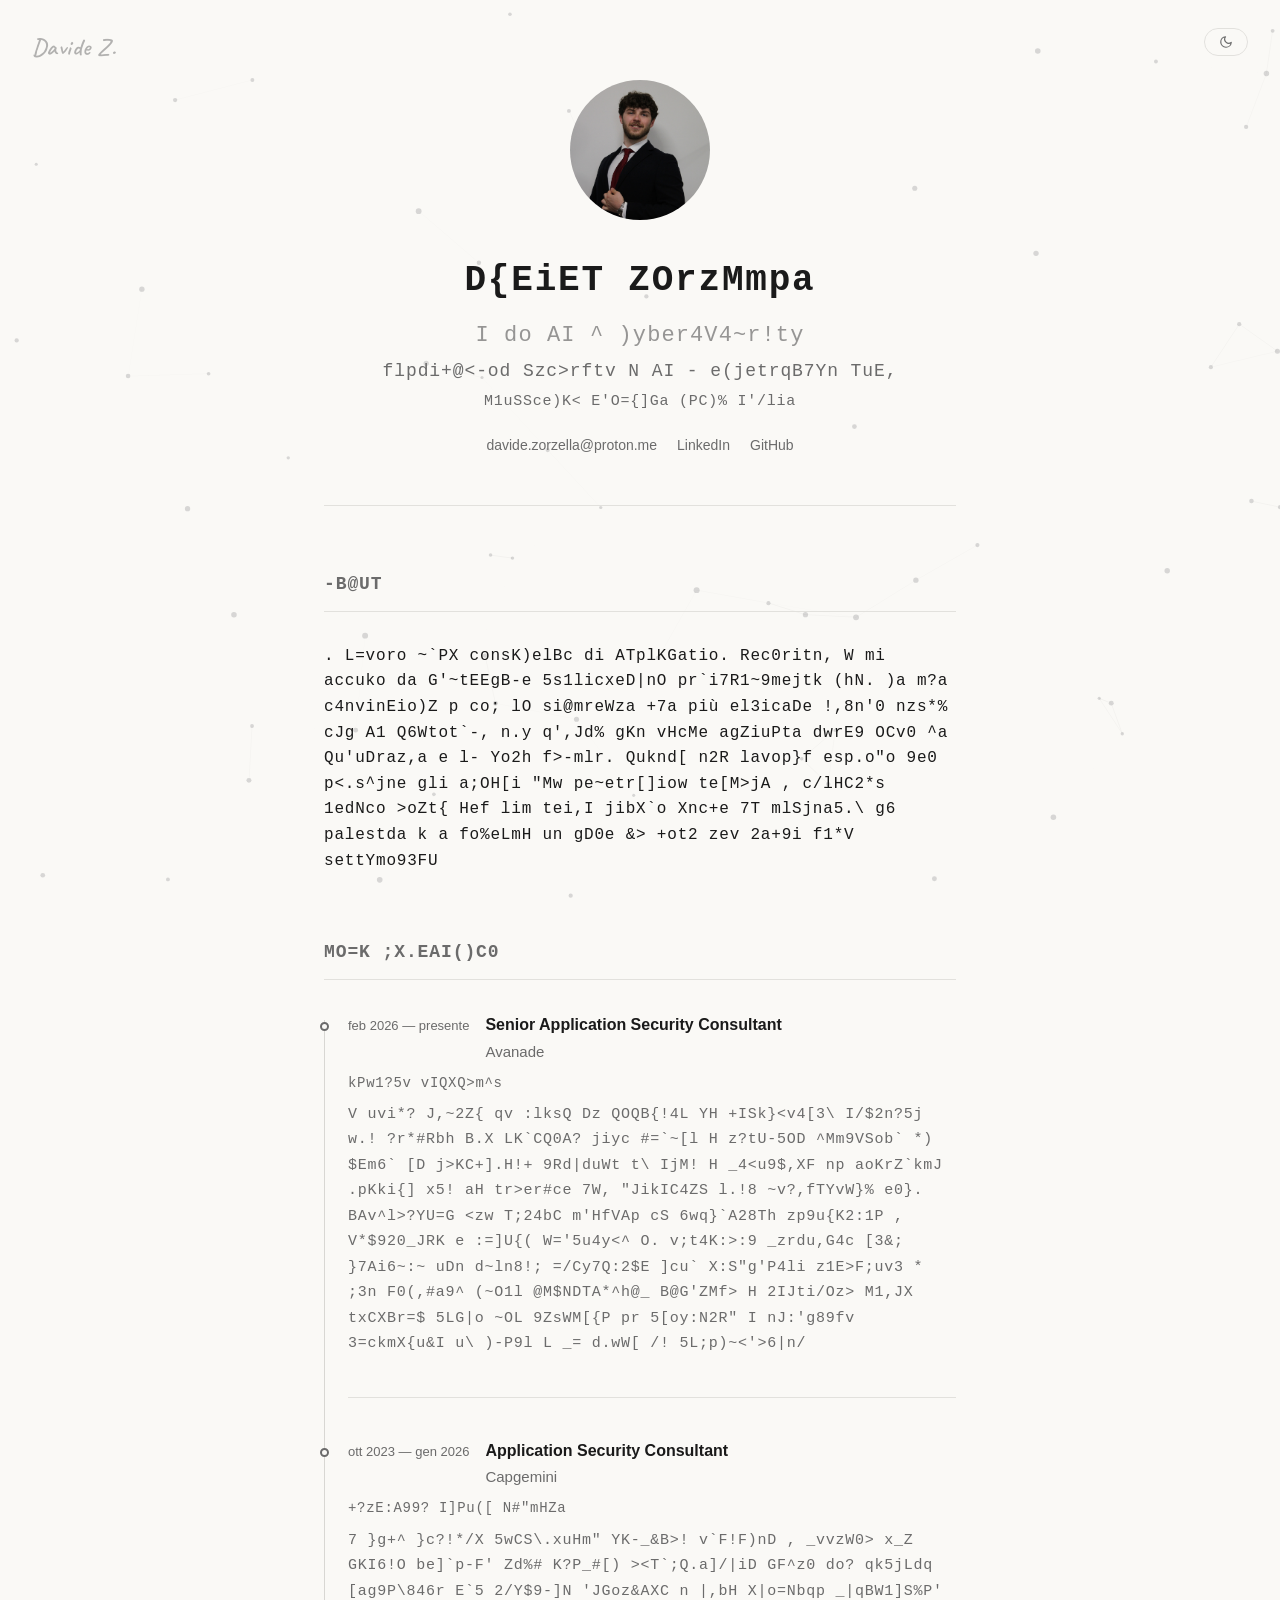
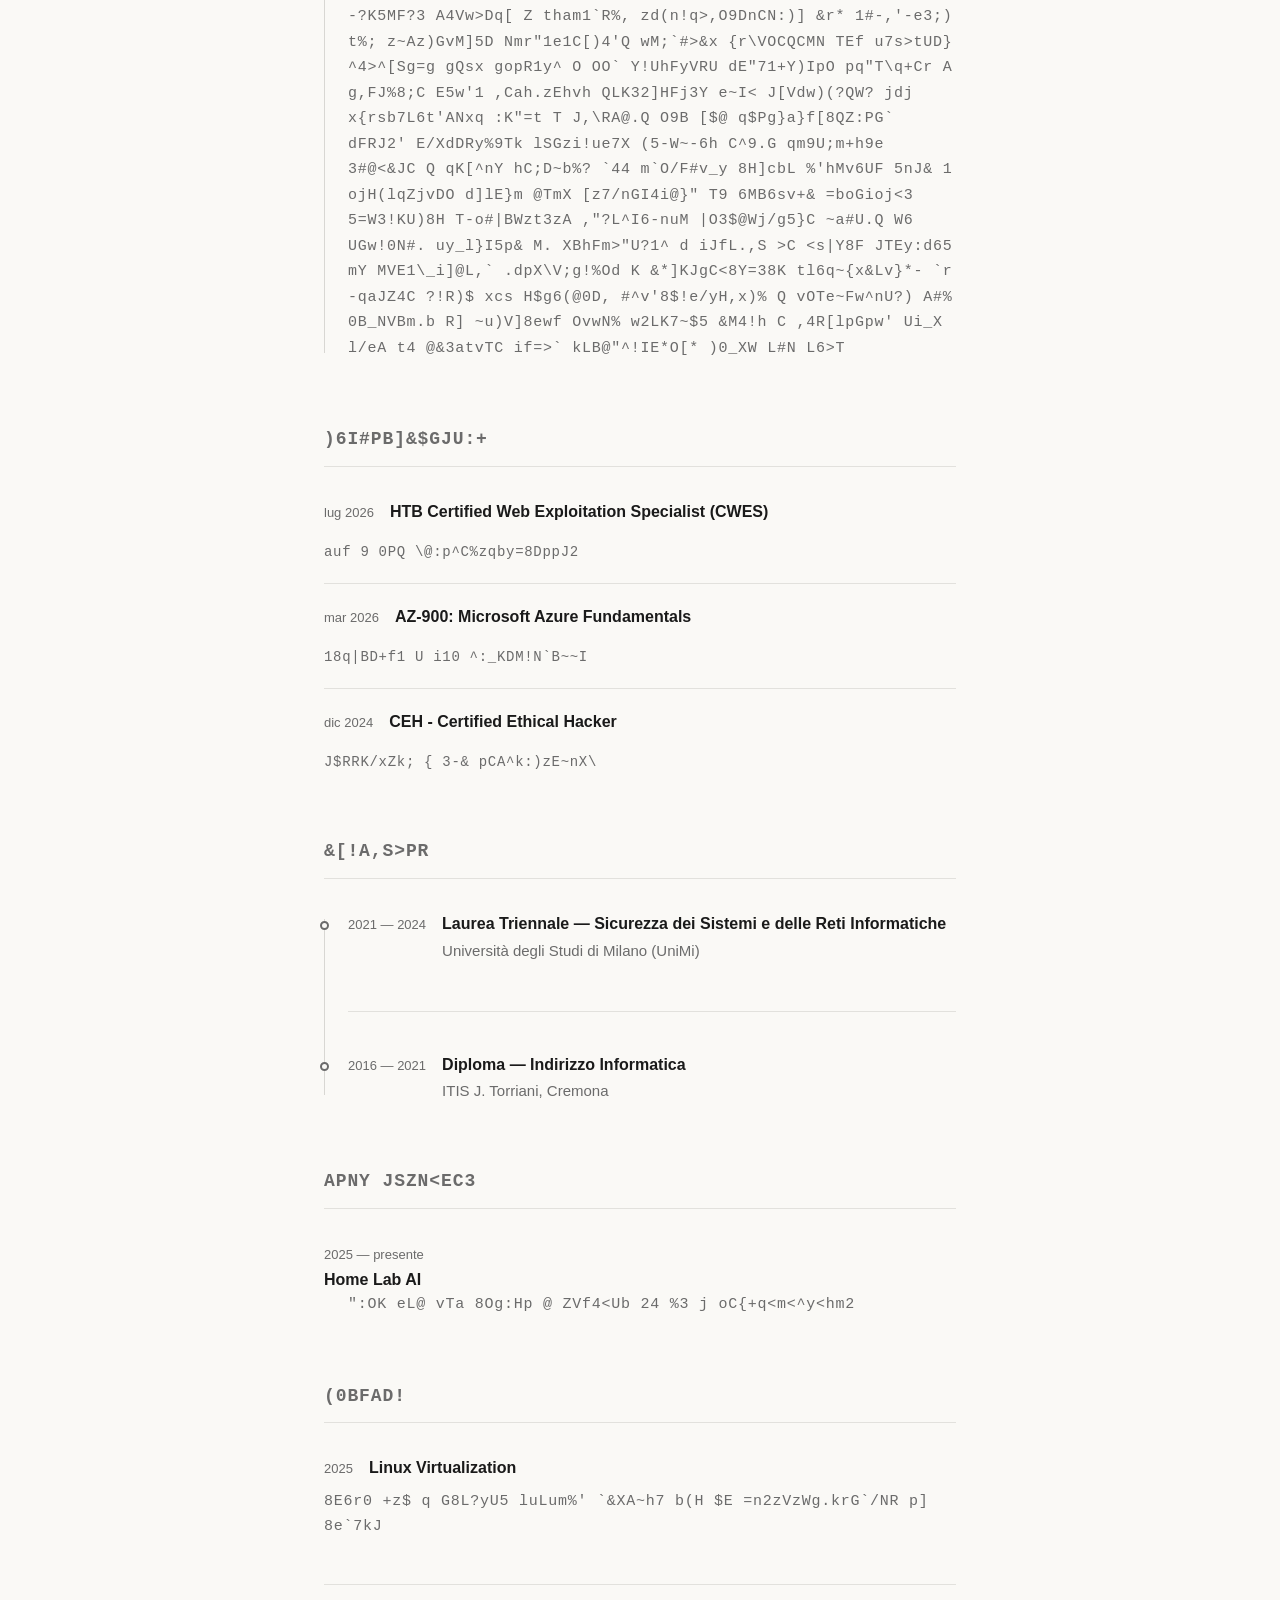
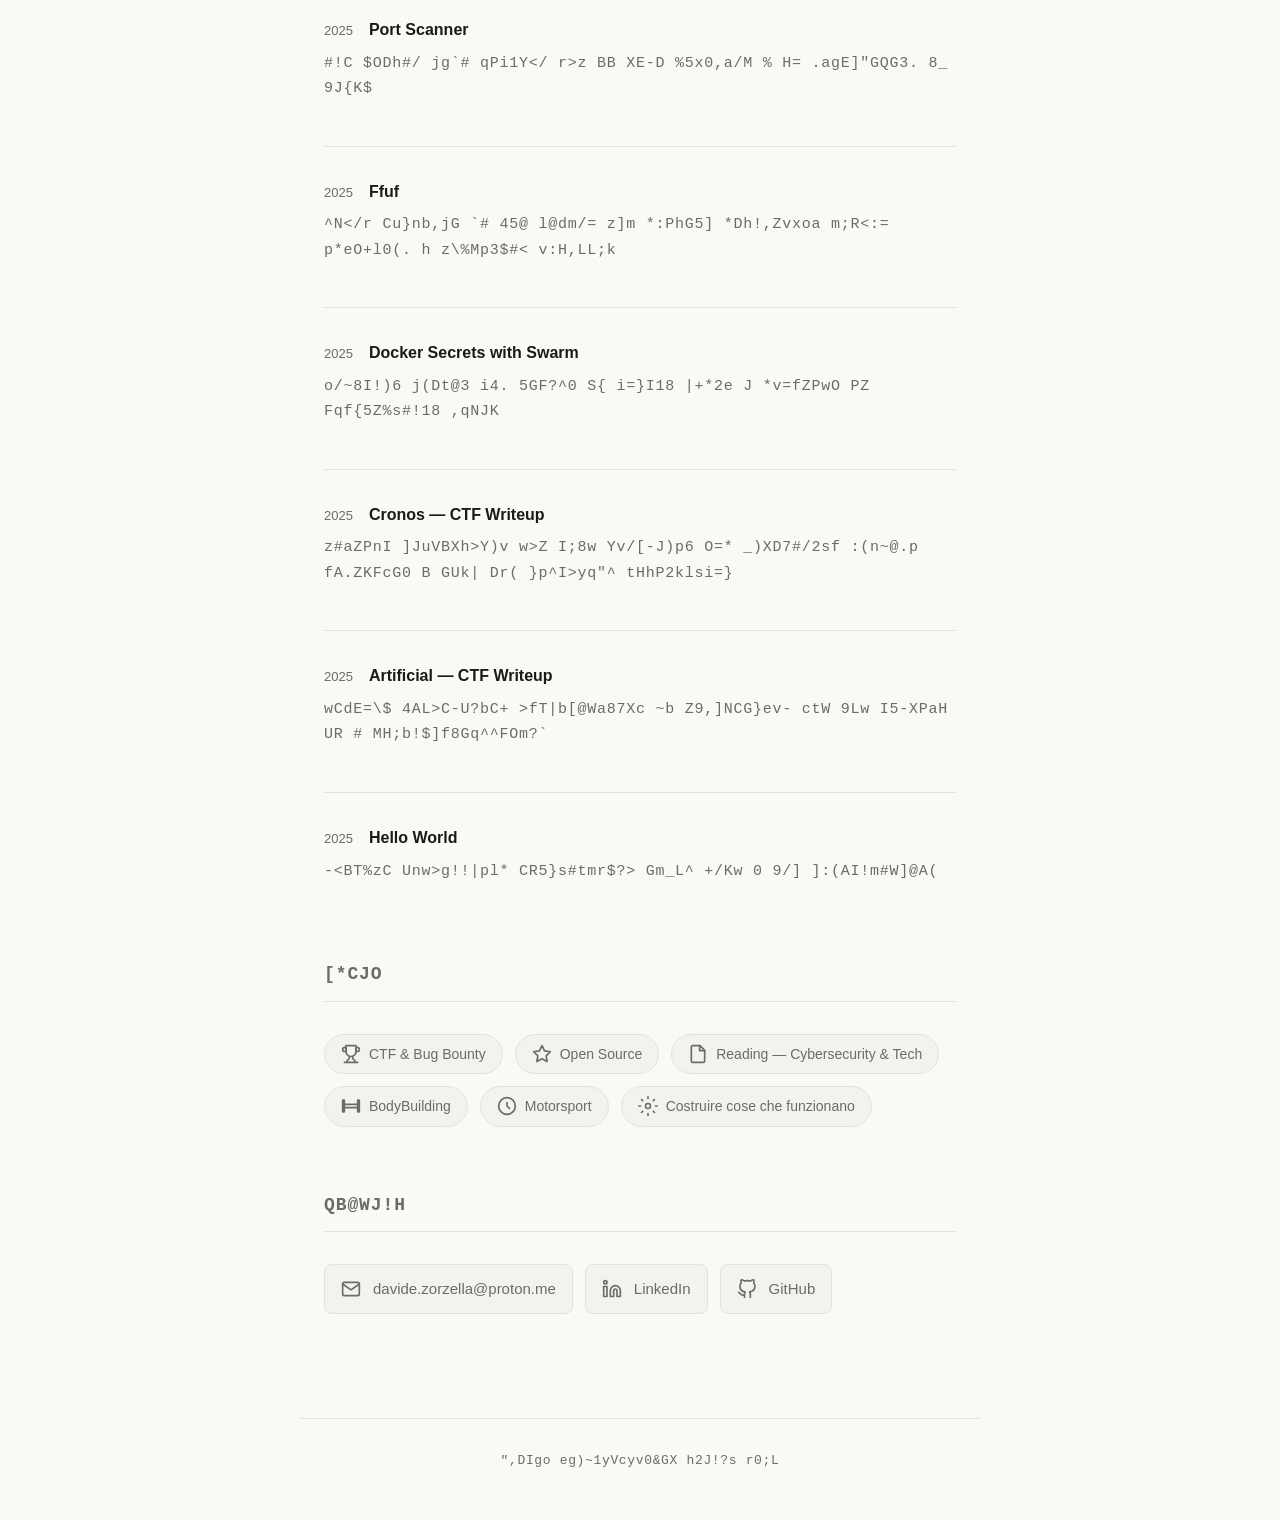
==== commit 9409c660: "Update certification name in index.html" ====
--- a/index.html
+++ b/index.html
@@ -36,7 +36,7 @@
       <p class="hero-role">Application Security - AI - Penetration Test</p>
       <p class="hero-location">Monticelli d'Ongina (PC), Italia</p>
       <div class="hero-links">
-        <a href="mailto:REDACTED_EMAIL">REDACTED_EMAIL</a>
+        <a href="mailto:davide.zorzella@proton.me">davide.zorzella@proton.me</a>
         <a href="https://it.linkedin.com/in/davide-zorzella" target="_blank" rel="noopener">LinkedIn</a>
         <a href="https://github.com/dzorzella" target="_blank" rel="noopener">GitHub</a>
 
@@ -285,9 +285,9 @@
     <section class="section" id="contact">
       <h2>Contact</h2>
       <div class="contact-list">
-        <a class="contact-item" href="mailto:REDACTED_EMAIL">
+        <a class="contact-item" href="mailto:davide.zorzella@proton.me">
           <svg class="contact-icon" xmlns="http://www.w3.org/2000/svg" width="20" height="20" viewBox="0 0 24 24" fill="none" stroke="currentColor" stroke-width="2" stroke-linecap="round" stroke-linejoin="round"><path d="M4 4h16c1.1 0 2 .9 2 2v12c0 1.1-.9 2-2 2H4c-1.1 0-2-.9-2-2V6c0-1.1.9-2 2-2z"/><polyline points="22,6 12,13 2,6"/></svg>
-          <span>REDACTED_EMAIL</span>
+          <span>davide.zorzella@proton.me</span>
         </a>
         <a class="contact-item" href="https://it.linkedin.com/in/davide-zorzella" target="_blank" rel="noopener">
           <svg class="contact-icon" xmlns="http://www.w3.org/2000/svg" width="20" height="20" viewBox="0 0 24 24" fill="none" stroke="currentColor" stroke-width="2" stroke-linecap="round" stroke-linejoin="round"><path d="M16 8a6 6 0 0 1 6 6v7h-4v-7a2 2 0 0 0-2-2 2 2 0 0 0-2 2v7h-4v-7a6 6 0 0 1 6-6z"/><rect x="2" y="9" width="4" height="12"/><circle cx="4" cy="4" r="2"/></svg>
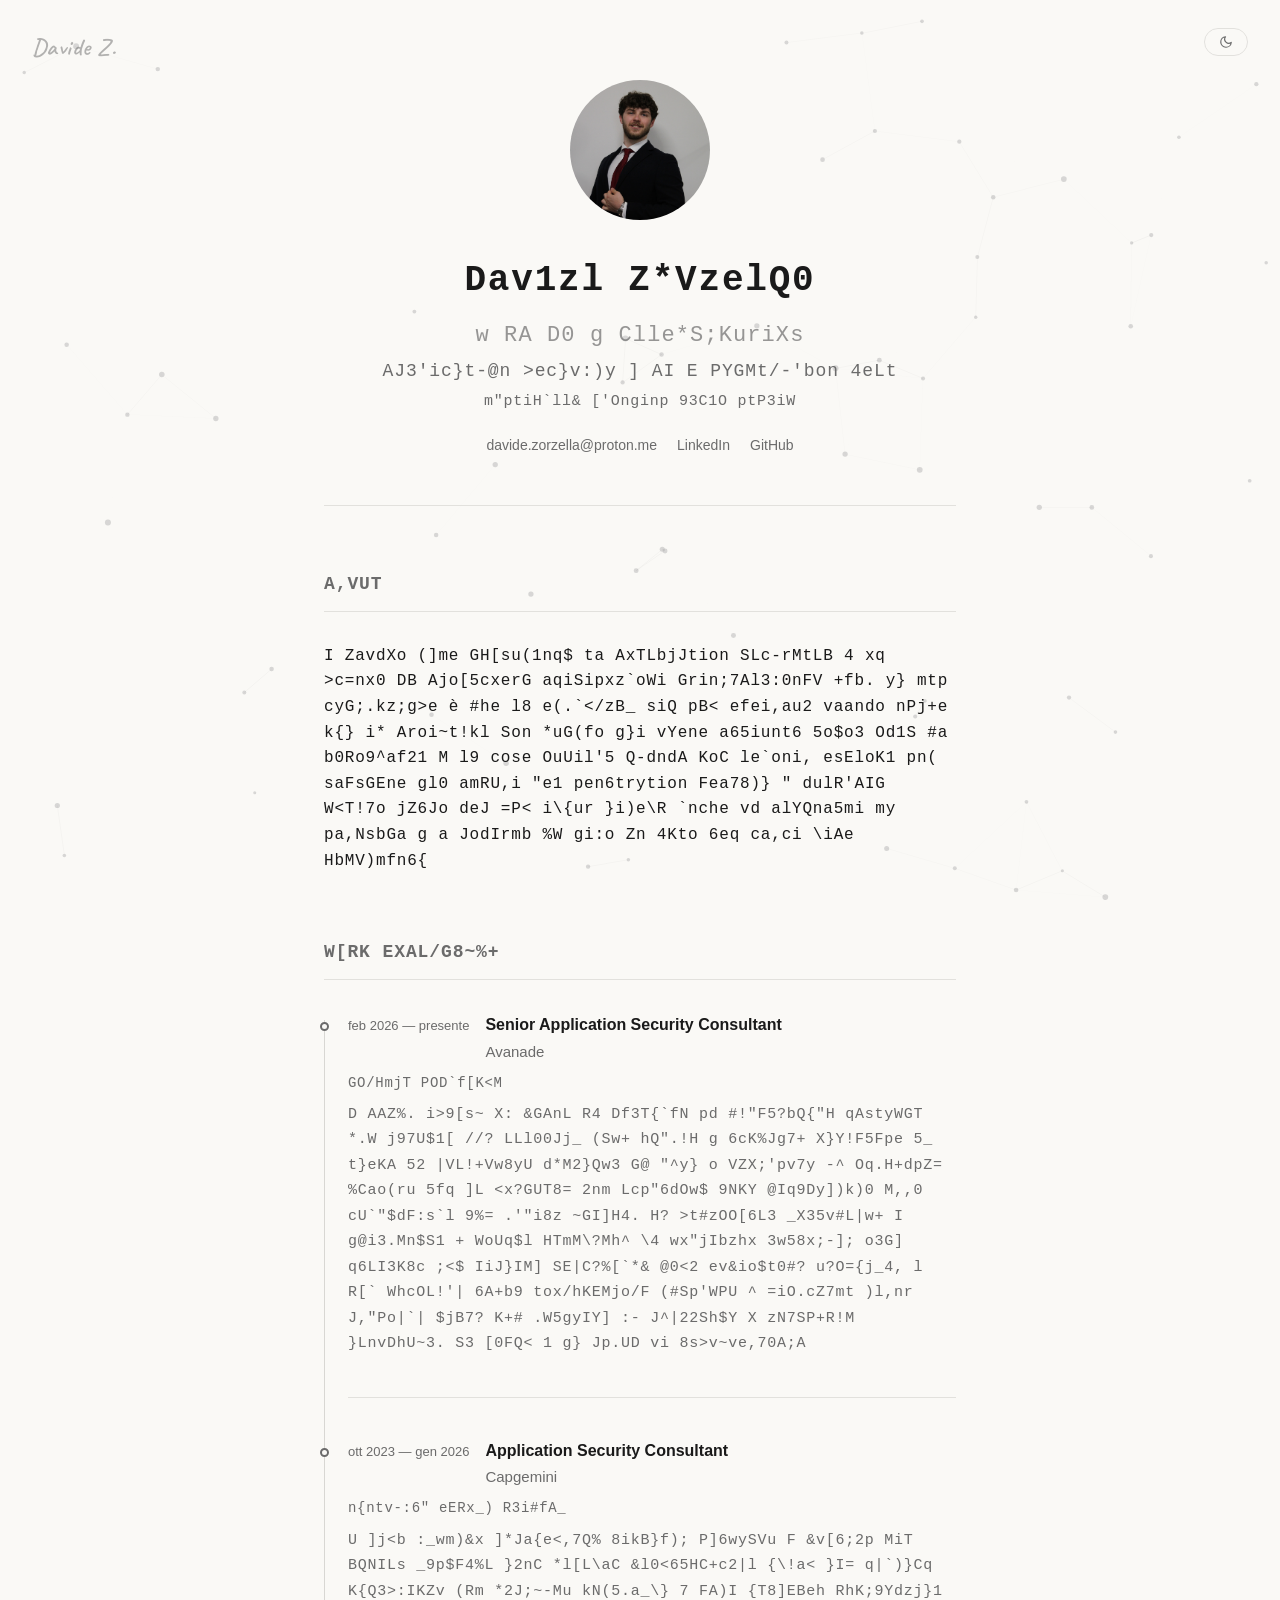
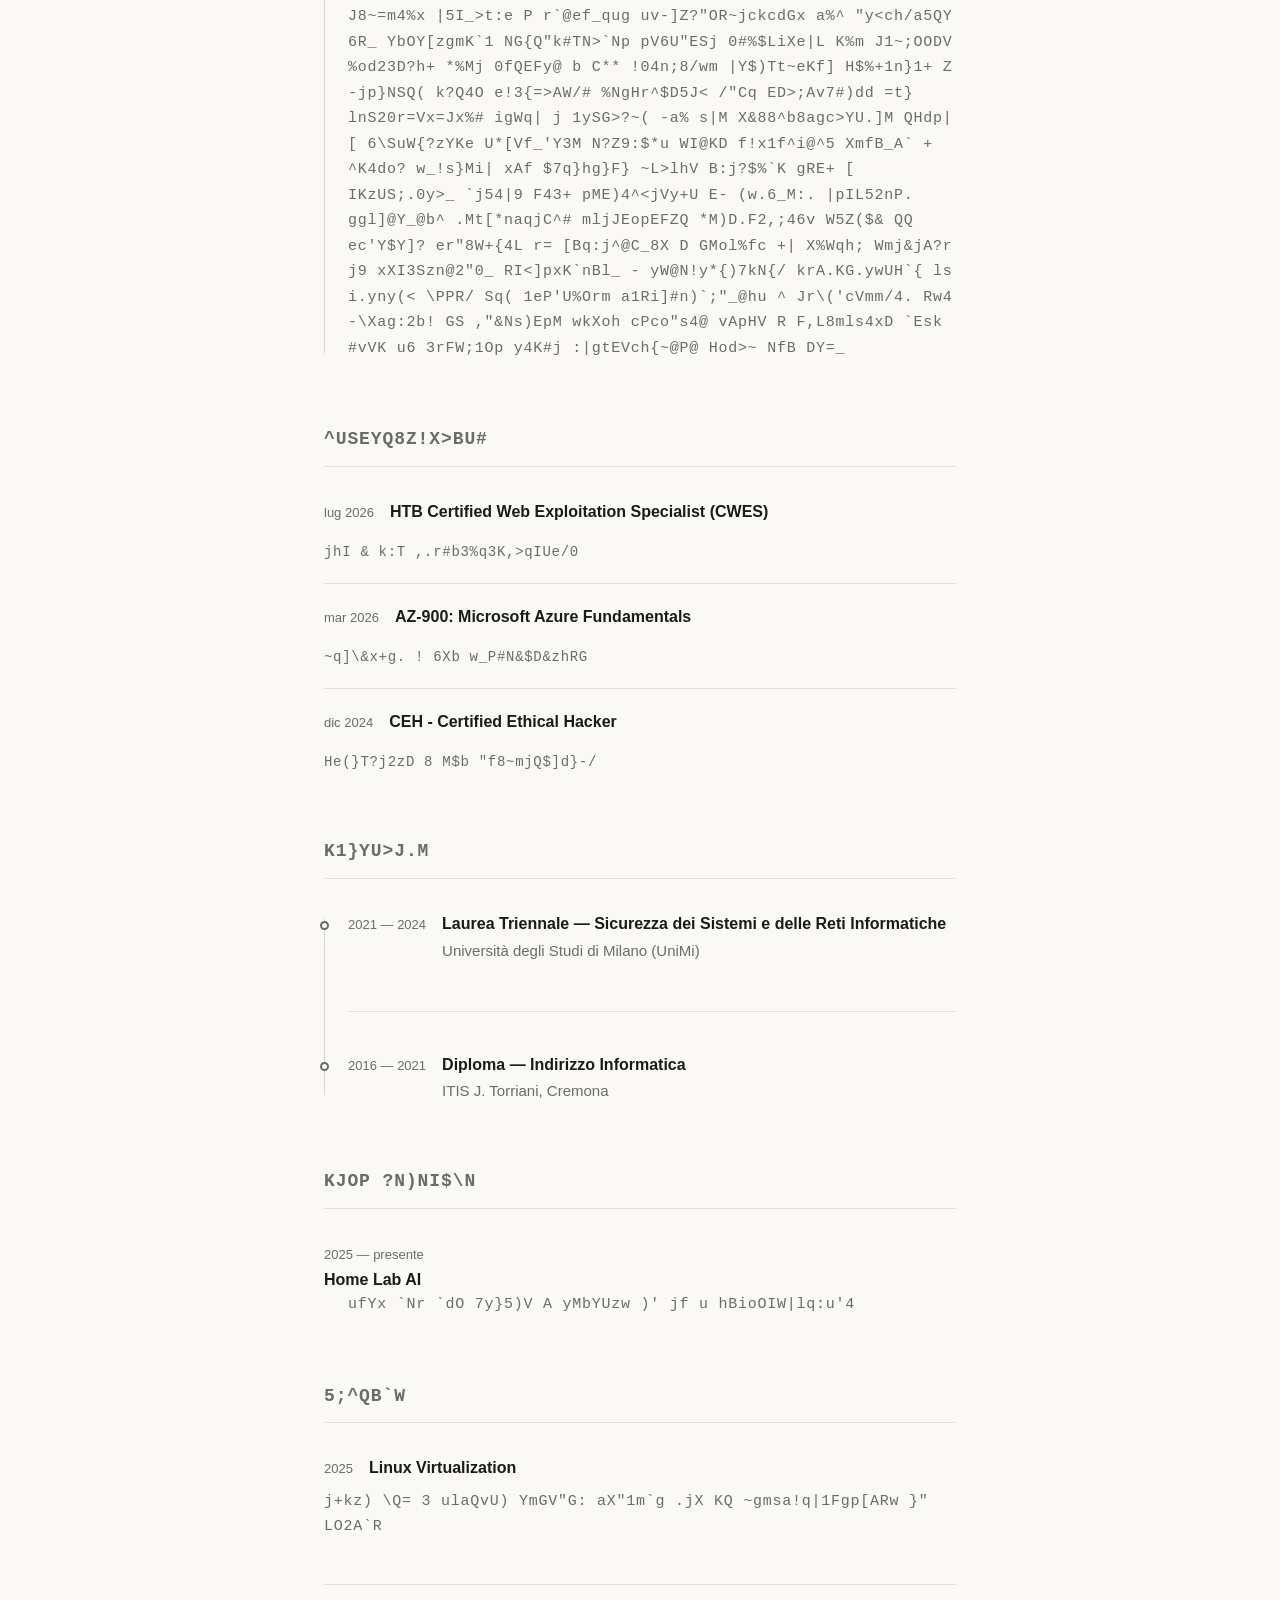
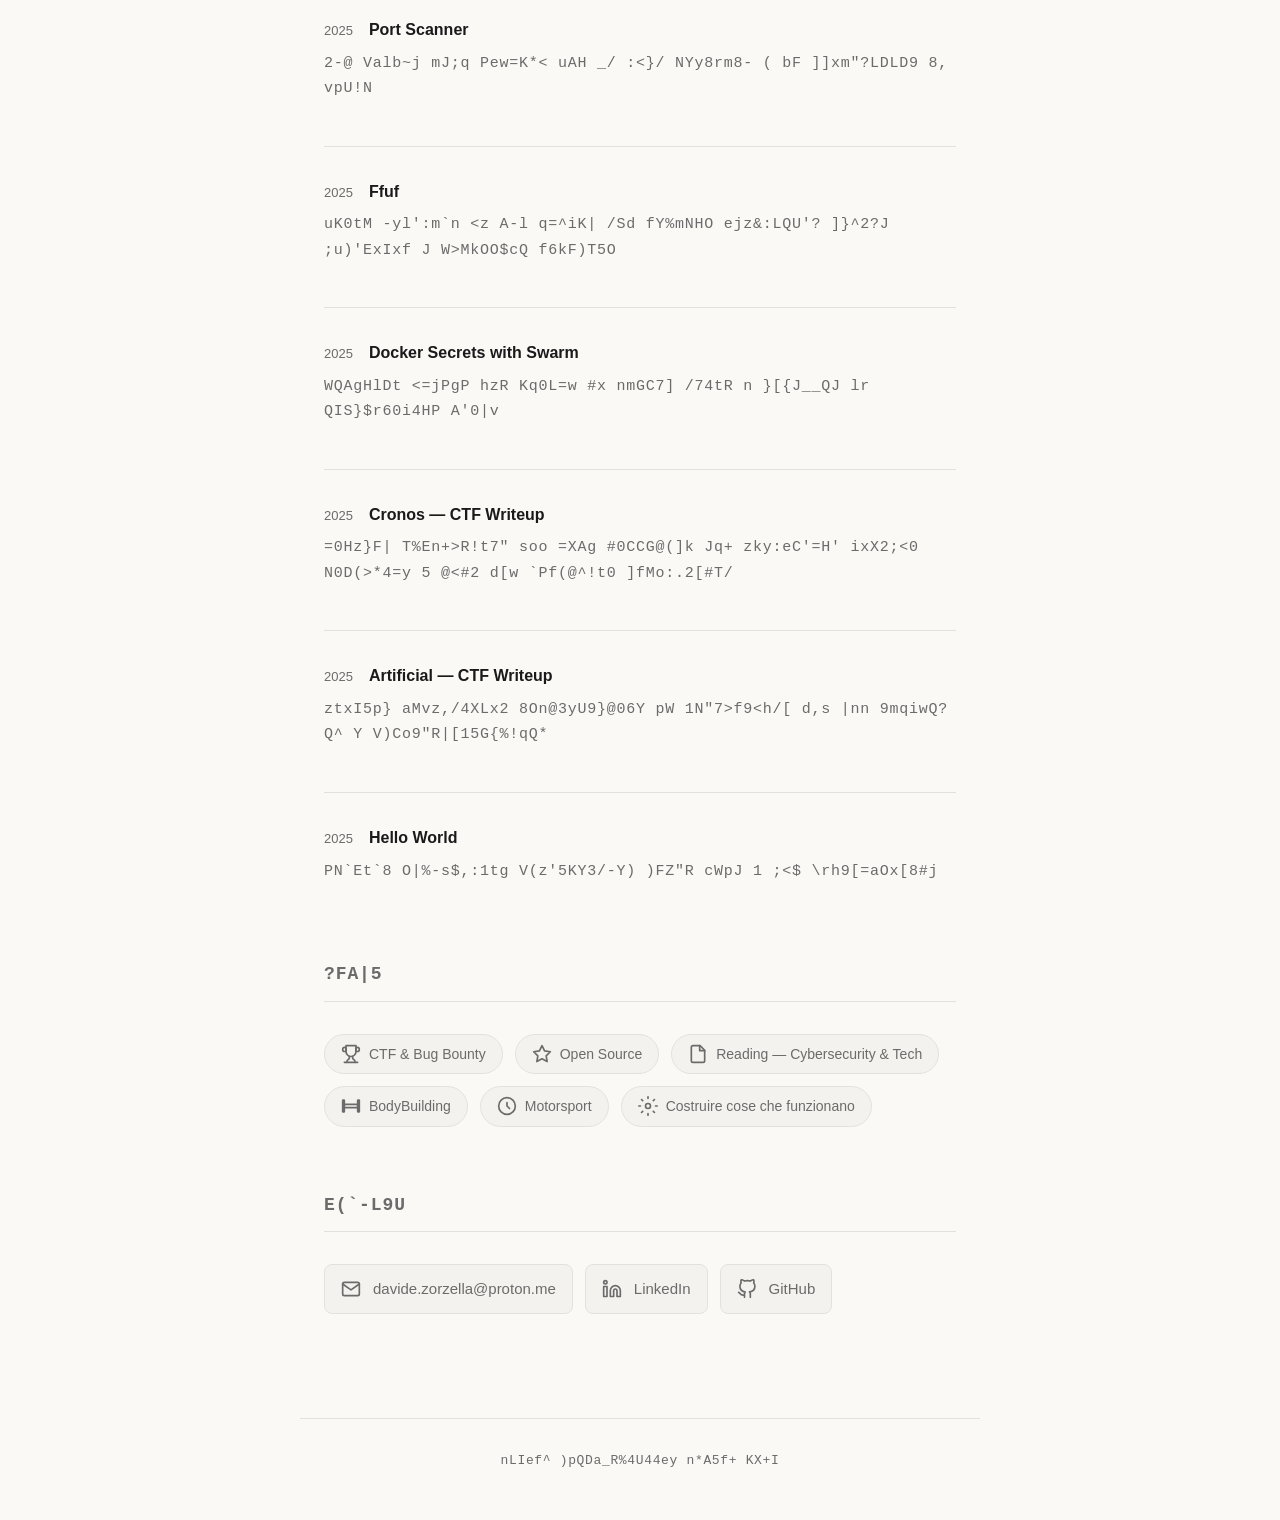
==== commit b291f6e7: "CWES cert url" ====
--- a/index.html
+++ b/index.html
@@ -117,7 +117,7 @@
       <div class="cert-list">
         <div class="cert-item">
           <span class="cert-date">lug 2026</span>
-          <span class="cert-name">HTB Certified Web Exploitation Specialist (CWES)</span>
+          <a class="cert-name" href="https://profile.hackthebox.com/profile/019cfc0c-fc4d-71d3-bd96-158f78a17071/certificate/HTBCERT-8DB55C3169" target="_blank" rel="noopener noreferrer">HTB Certified Web Exploitation Specialist (CWES)</a>
           <span class="cert-issuer">HTB — ID: HTBCERT-8DB55C3169</span>
         </div>
         <div class="cert-item">
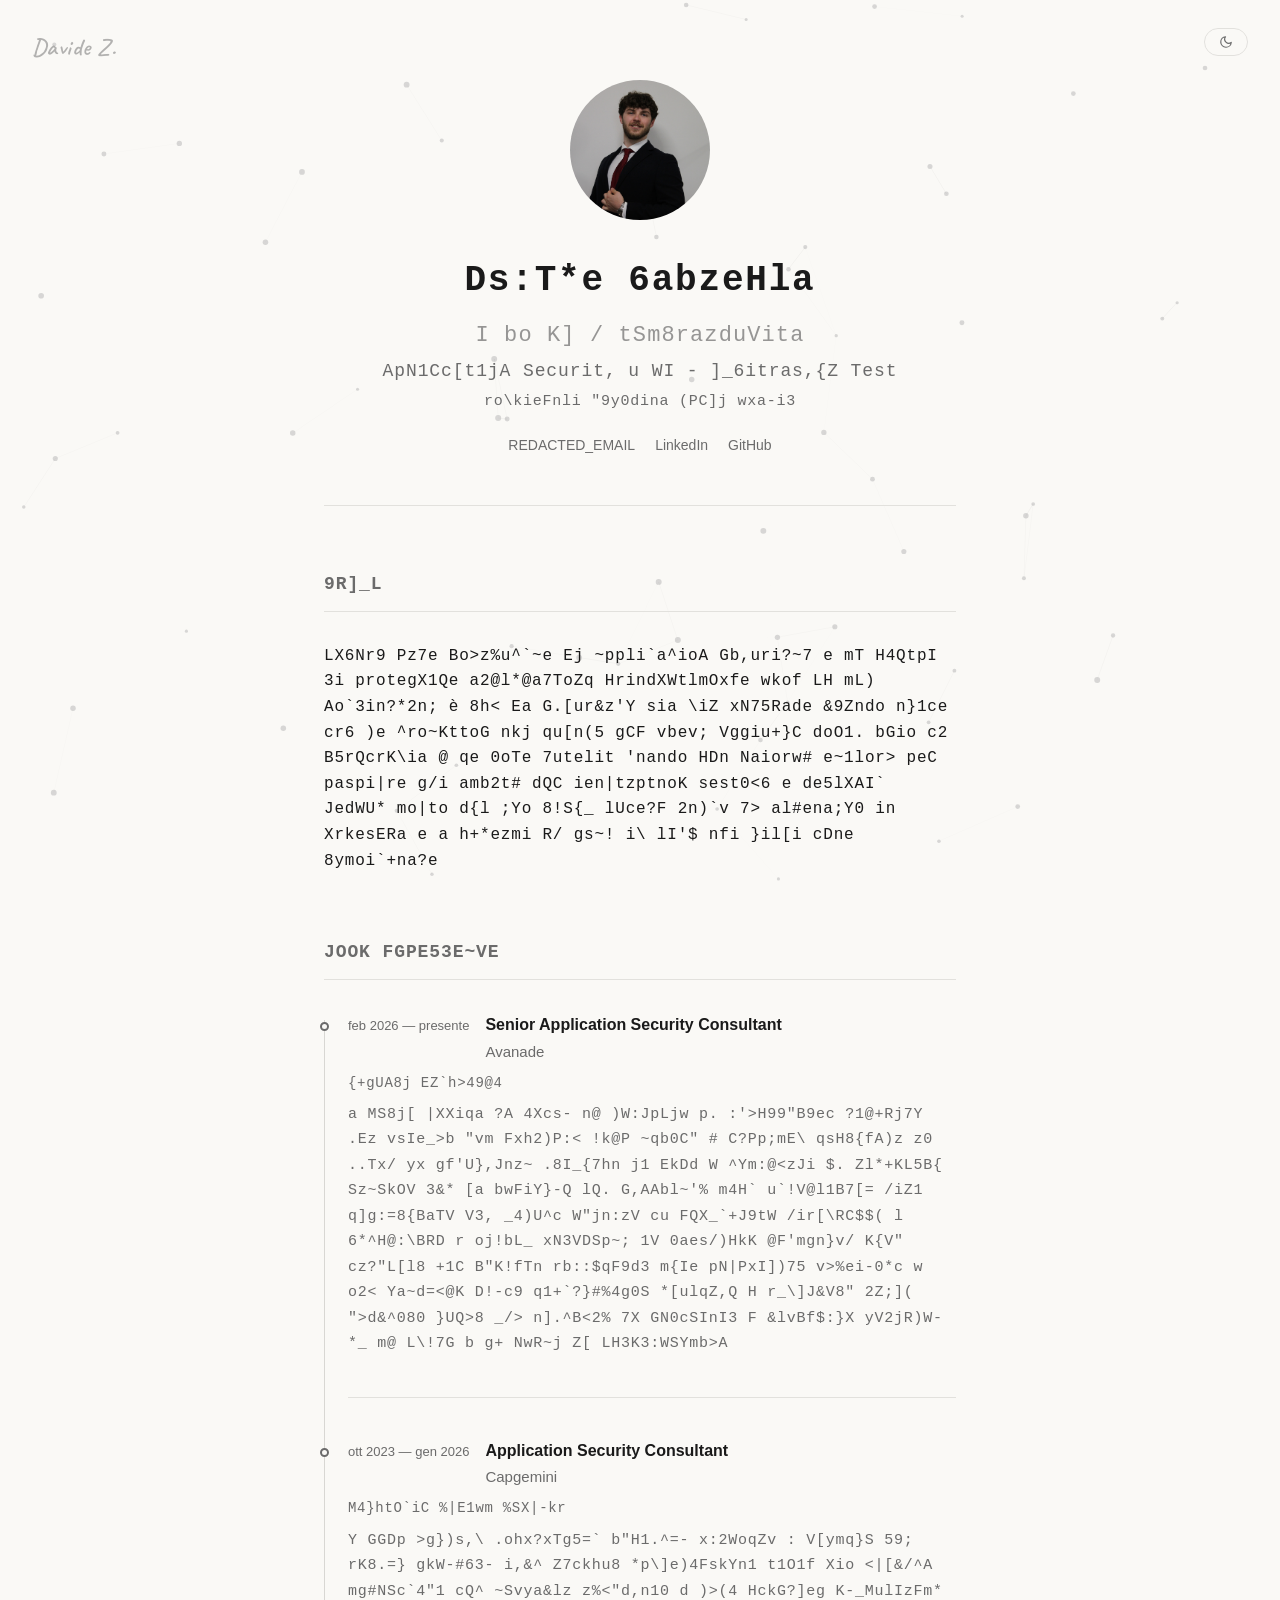
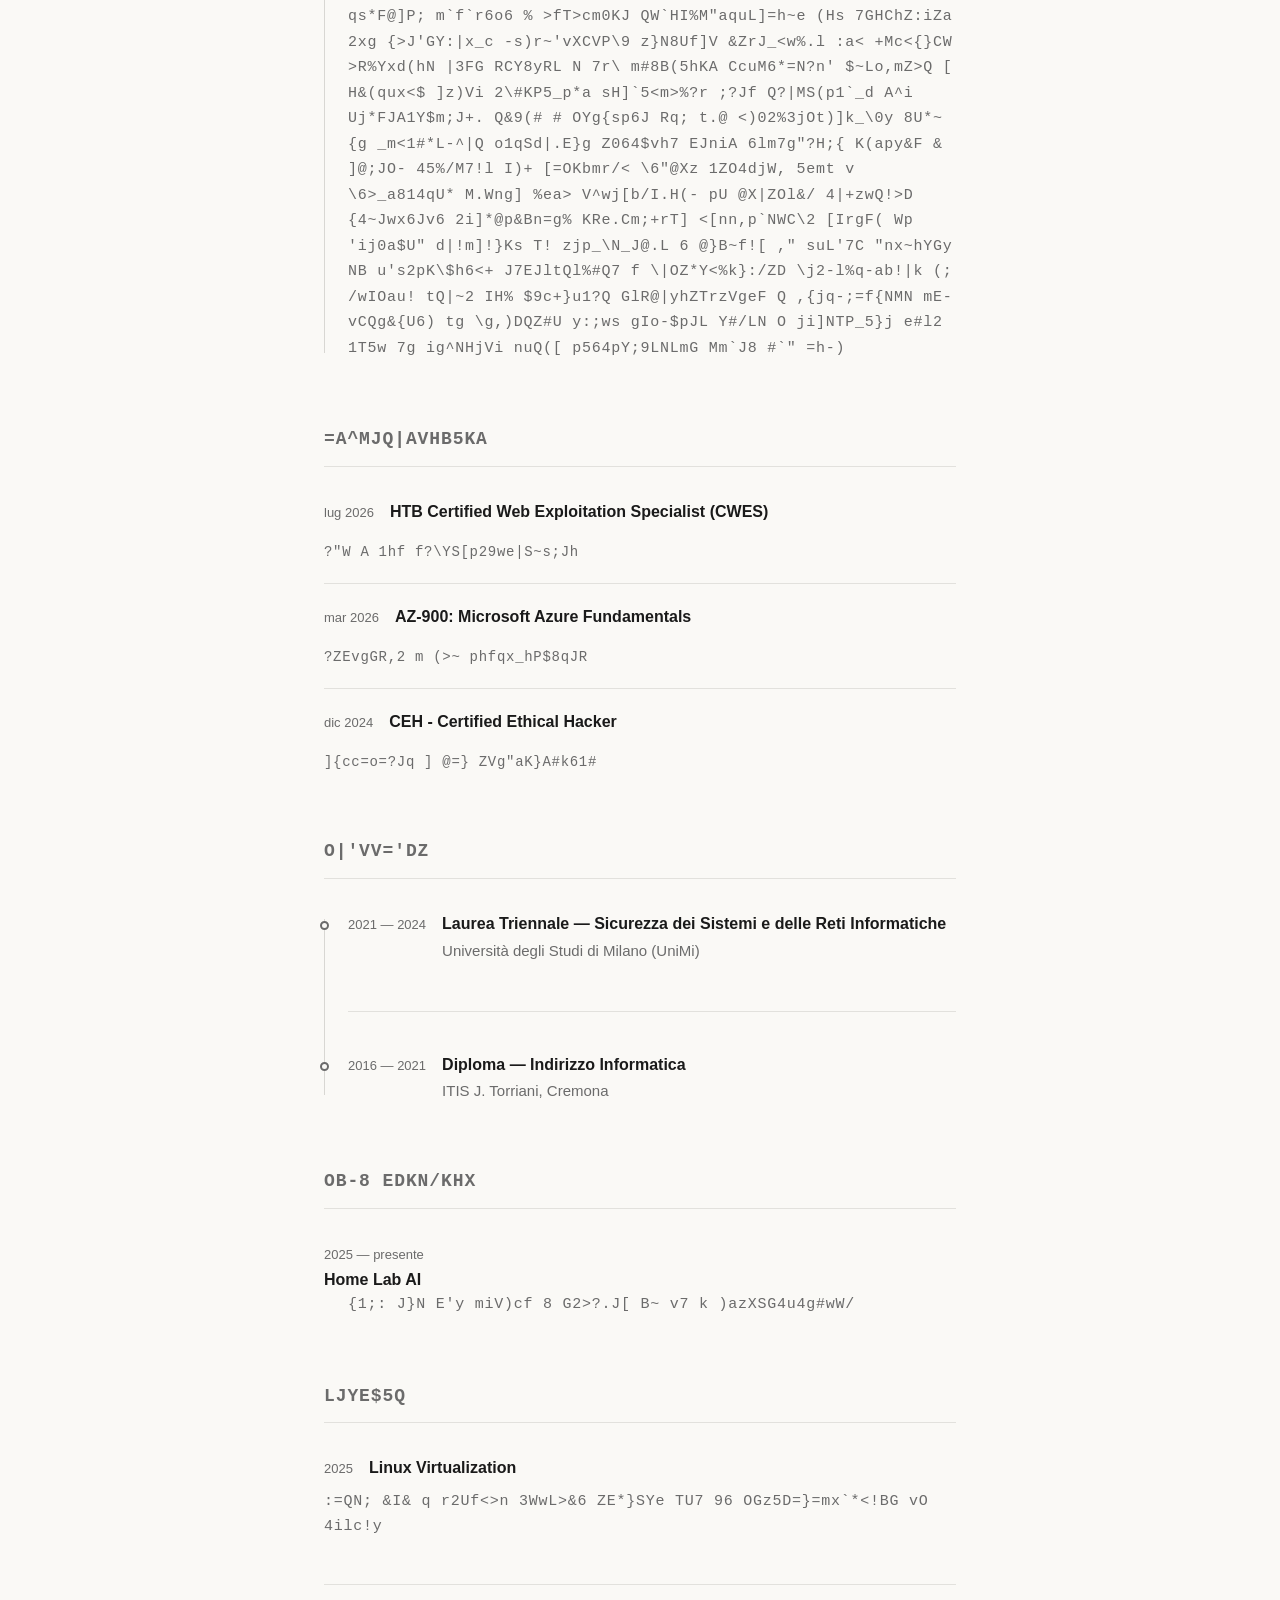
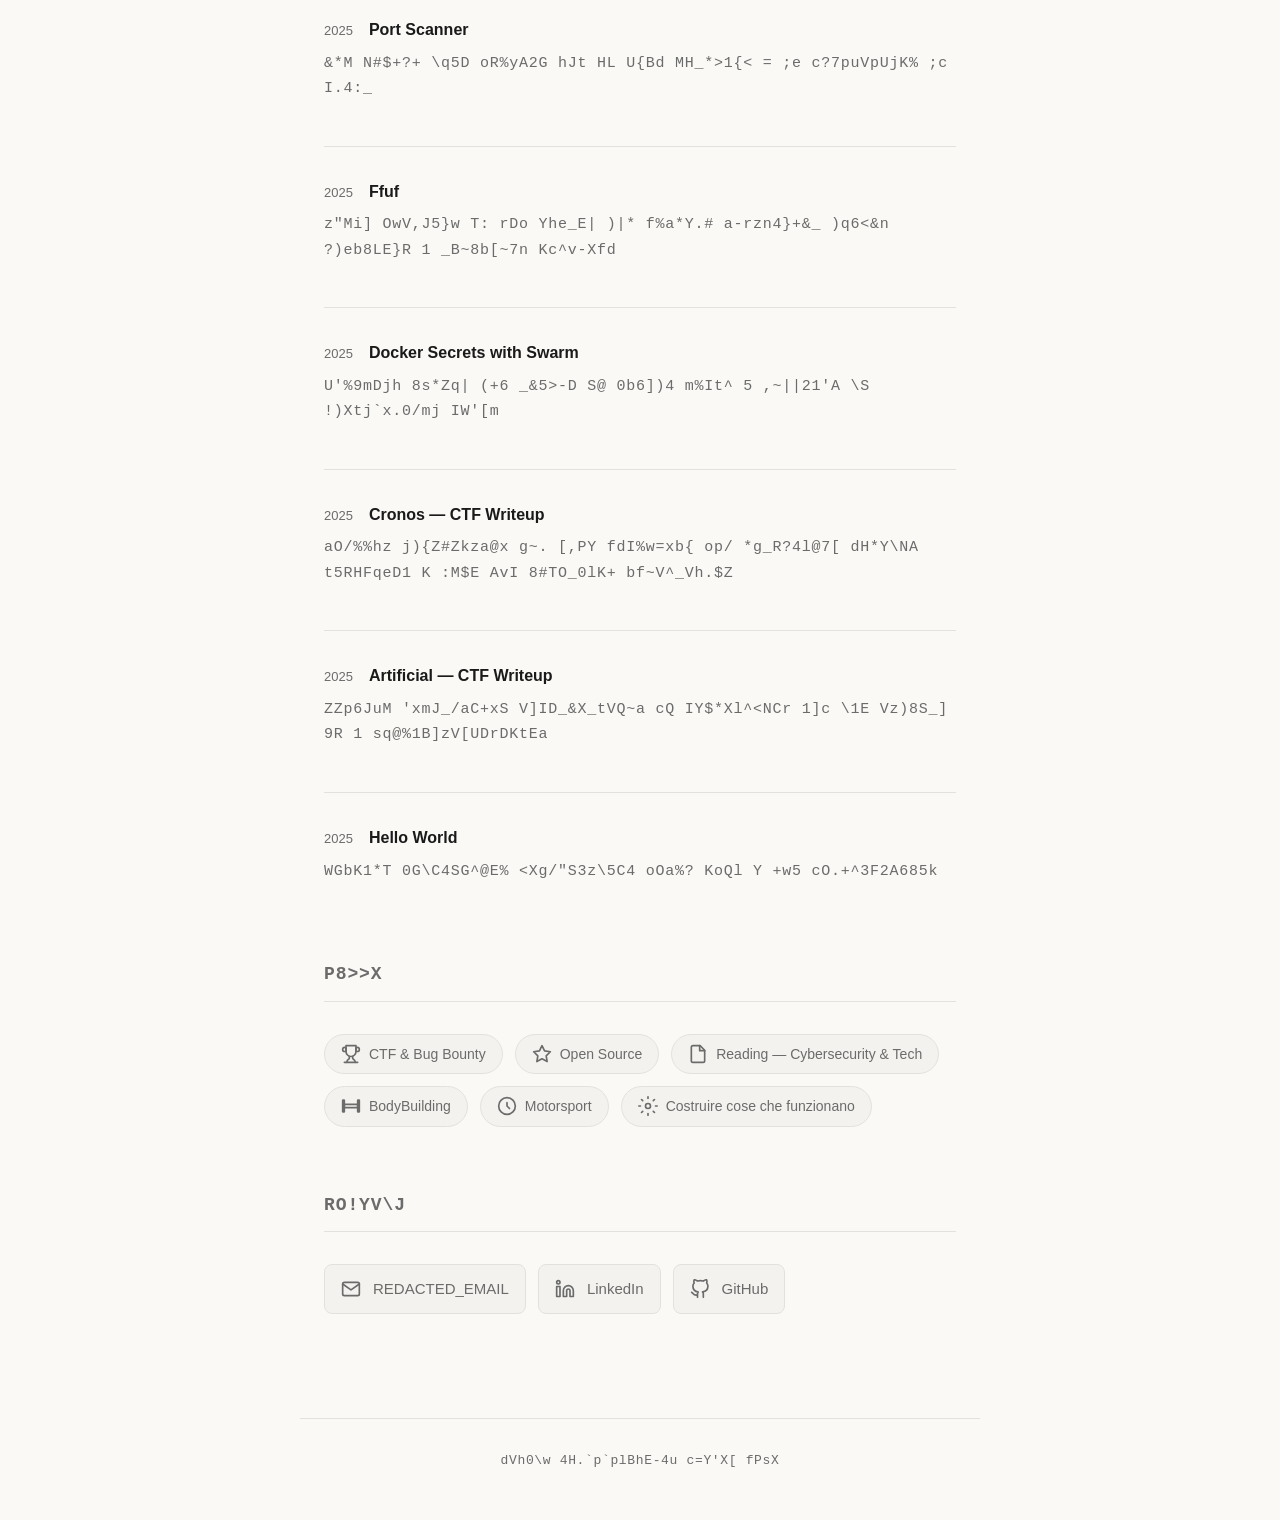
==== commit bfb17a50: "CWES cert url" ====
--- a/index.html
+++ b/index.html
@@ -36,7 +36,7 @@
       <p class="hero-role">Application Security - AI - Penetration Test</p>
       <p class="hero-location">Monticelli d'Ongina (PC), Italia</p>
       <div class="hero-links">
-        <a href="mailto:davide.zorzella@proton.me">davide.zorzella@proton.me</a>
+        <a href="mailto:REDACTED_EMAIL">REDACTED_EMAIL</a>
         <a href="https://it.linkedin.com/in/davide-zorzella" target="_blank" rel="noopener">LinkedIn</a>
         <a href="https://github.com/dzorzella" target="_blank" rel="noopener">GitHub</a>
 
@@ -285,9 +285,9 @@
     <section class="section" id="contact">
       <h2>Contact</h2>
       <div class="contact-list">
-        <a class="contact-item" href="mailto:davide.zorzella@proton.me">
+        <a class="contact-item" href="mailto:REDACTED_EMAIL">
           <svg class="contact-icon" xmlns="http://www.w3.org/2000/svg" width="20" height="20" viewBox="0 0 24 24" fill="none" stroke="currentColor" stroke-width="2" stroke-linecap="round" stroke-linejoin="round"><path d="M4 4h16c1.1 0 2 .9 2 2v12c0 1.1-.9 2-2 2H4c-1.1 0-2-.9-2-2V6c0-1.1.9-2 2-2z"/><polyline points="22,6 12,13 2,6"/></svg>
-          <span>davide.zorzella@proton.me</span>
+          <span>REDACTED_EMAIL</span>
         </a>
         <a class="contact-item" href="https://it.linkedin.com/in/davide-zorzella" target="_blank" rel="noopener">
           <svg class="contact-icon" xmlns="http://www.w3.org/2000/svg" width="20" height="20" viewBox="0 0 24 24" fill="none" stroke="currentColor" stroke-width="2" stroke-linecap="round" stroke-linejoin="round"><path d="M16 8a6 6 0 0 1 6 6v7h-4v-7a2 2 0 0 0-2-2 2 2 0 0 0-2 2v7h-4v-7a6 6 0 0 1 6-6z"/><rect x="2" y="9" width="4" height="12"/><circle cx="4" cy="4" r="2"/></svg>
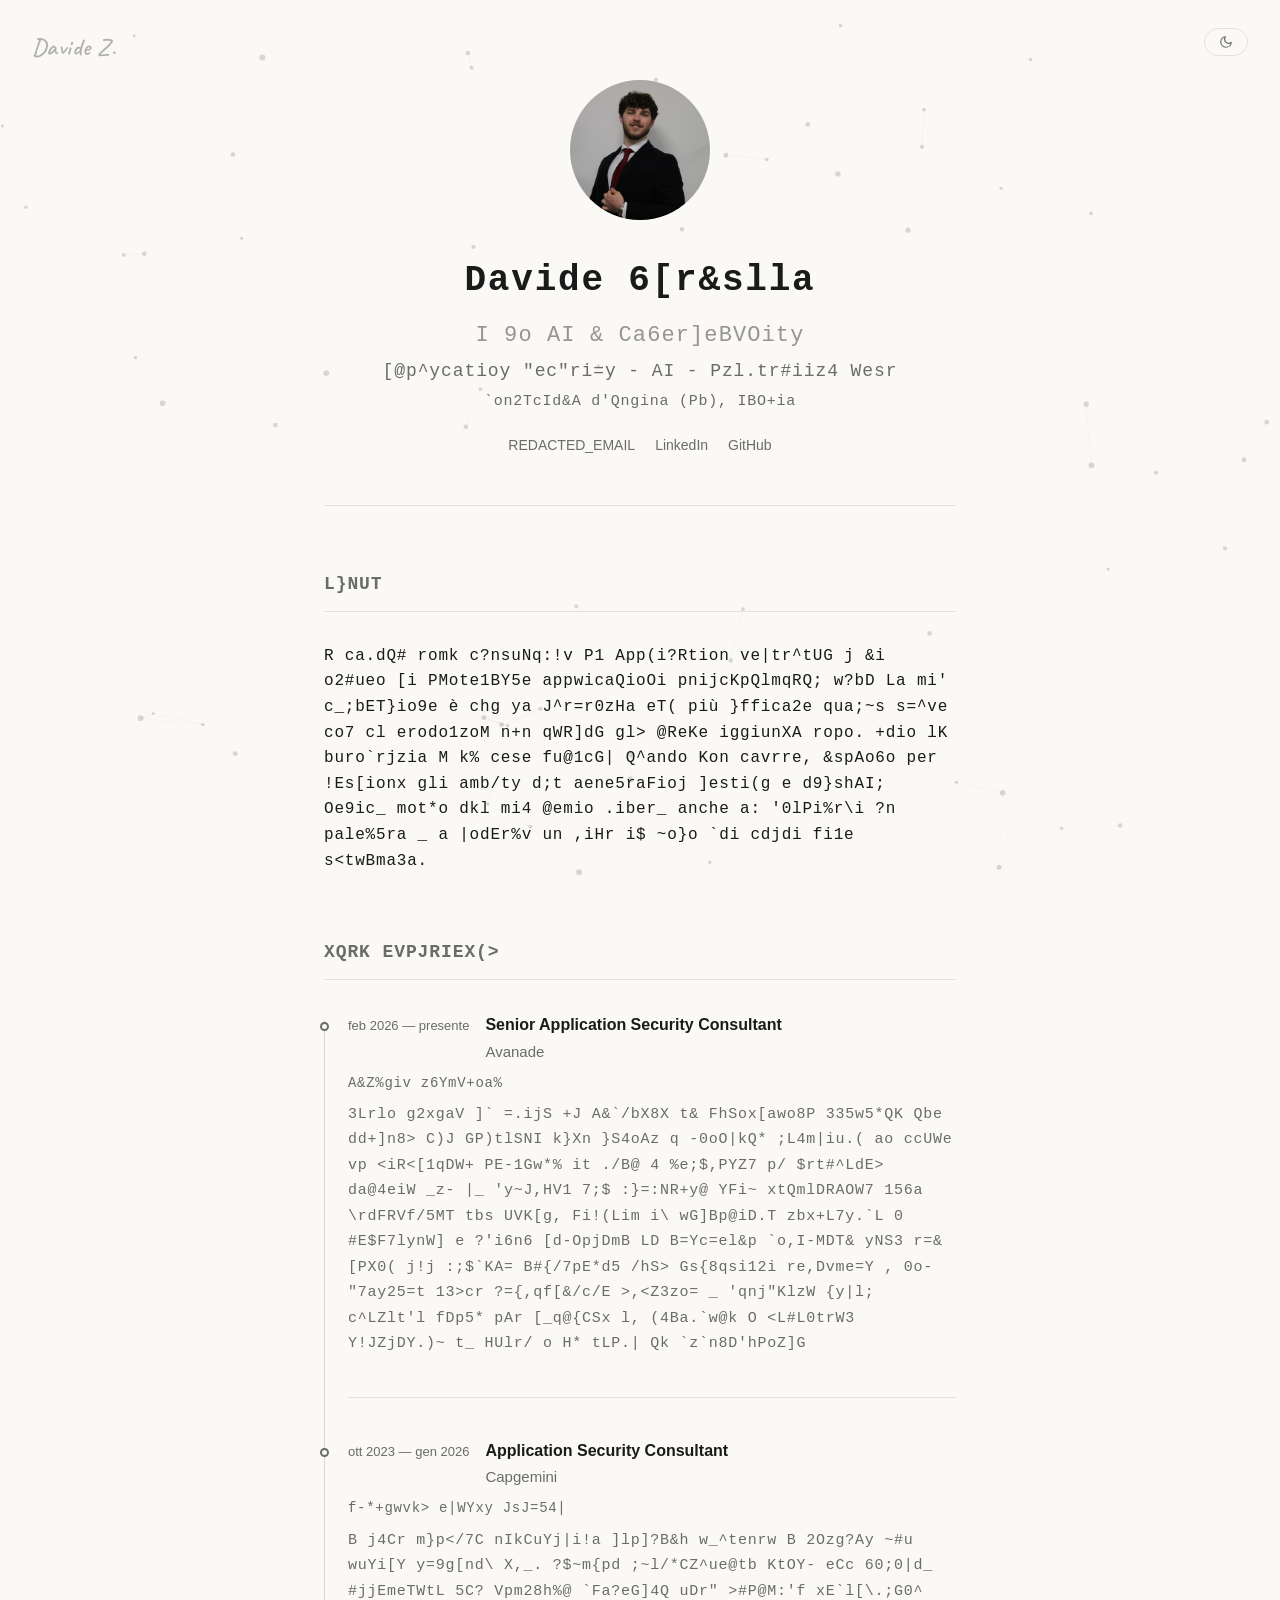
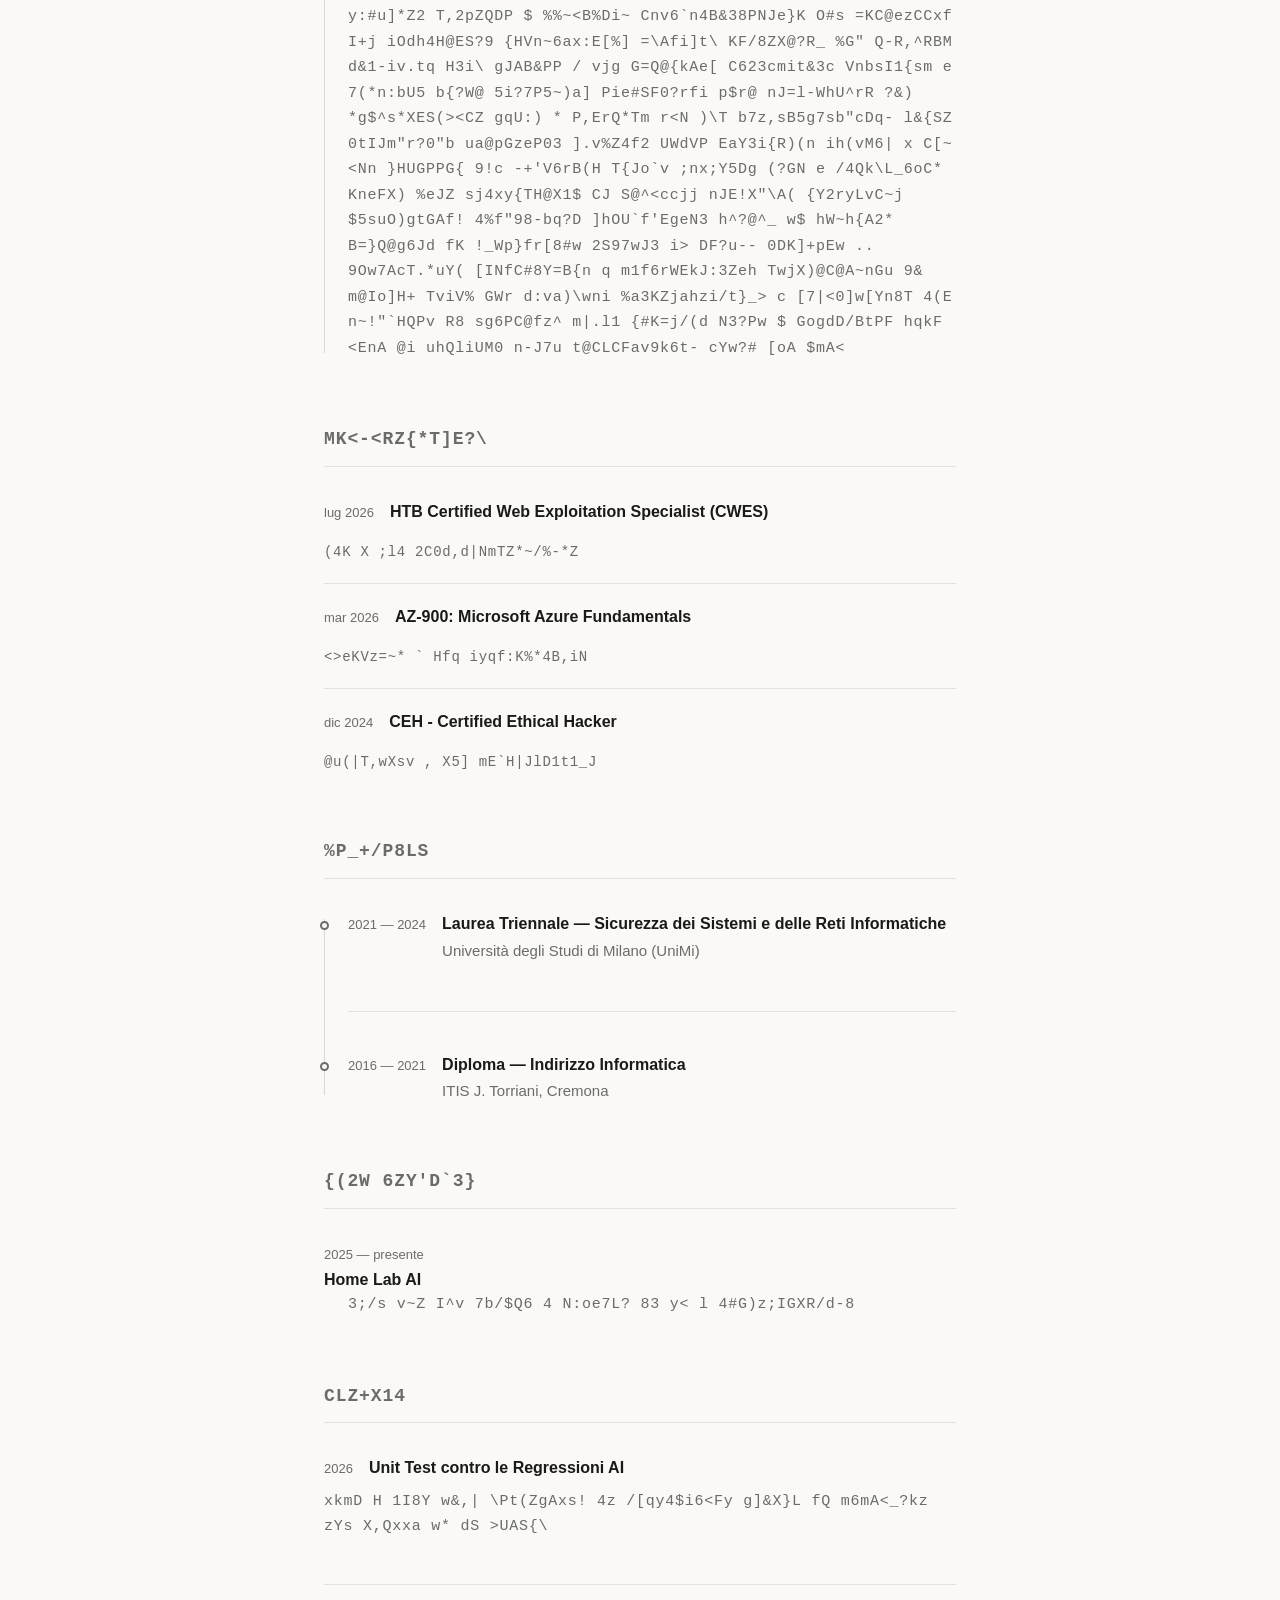
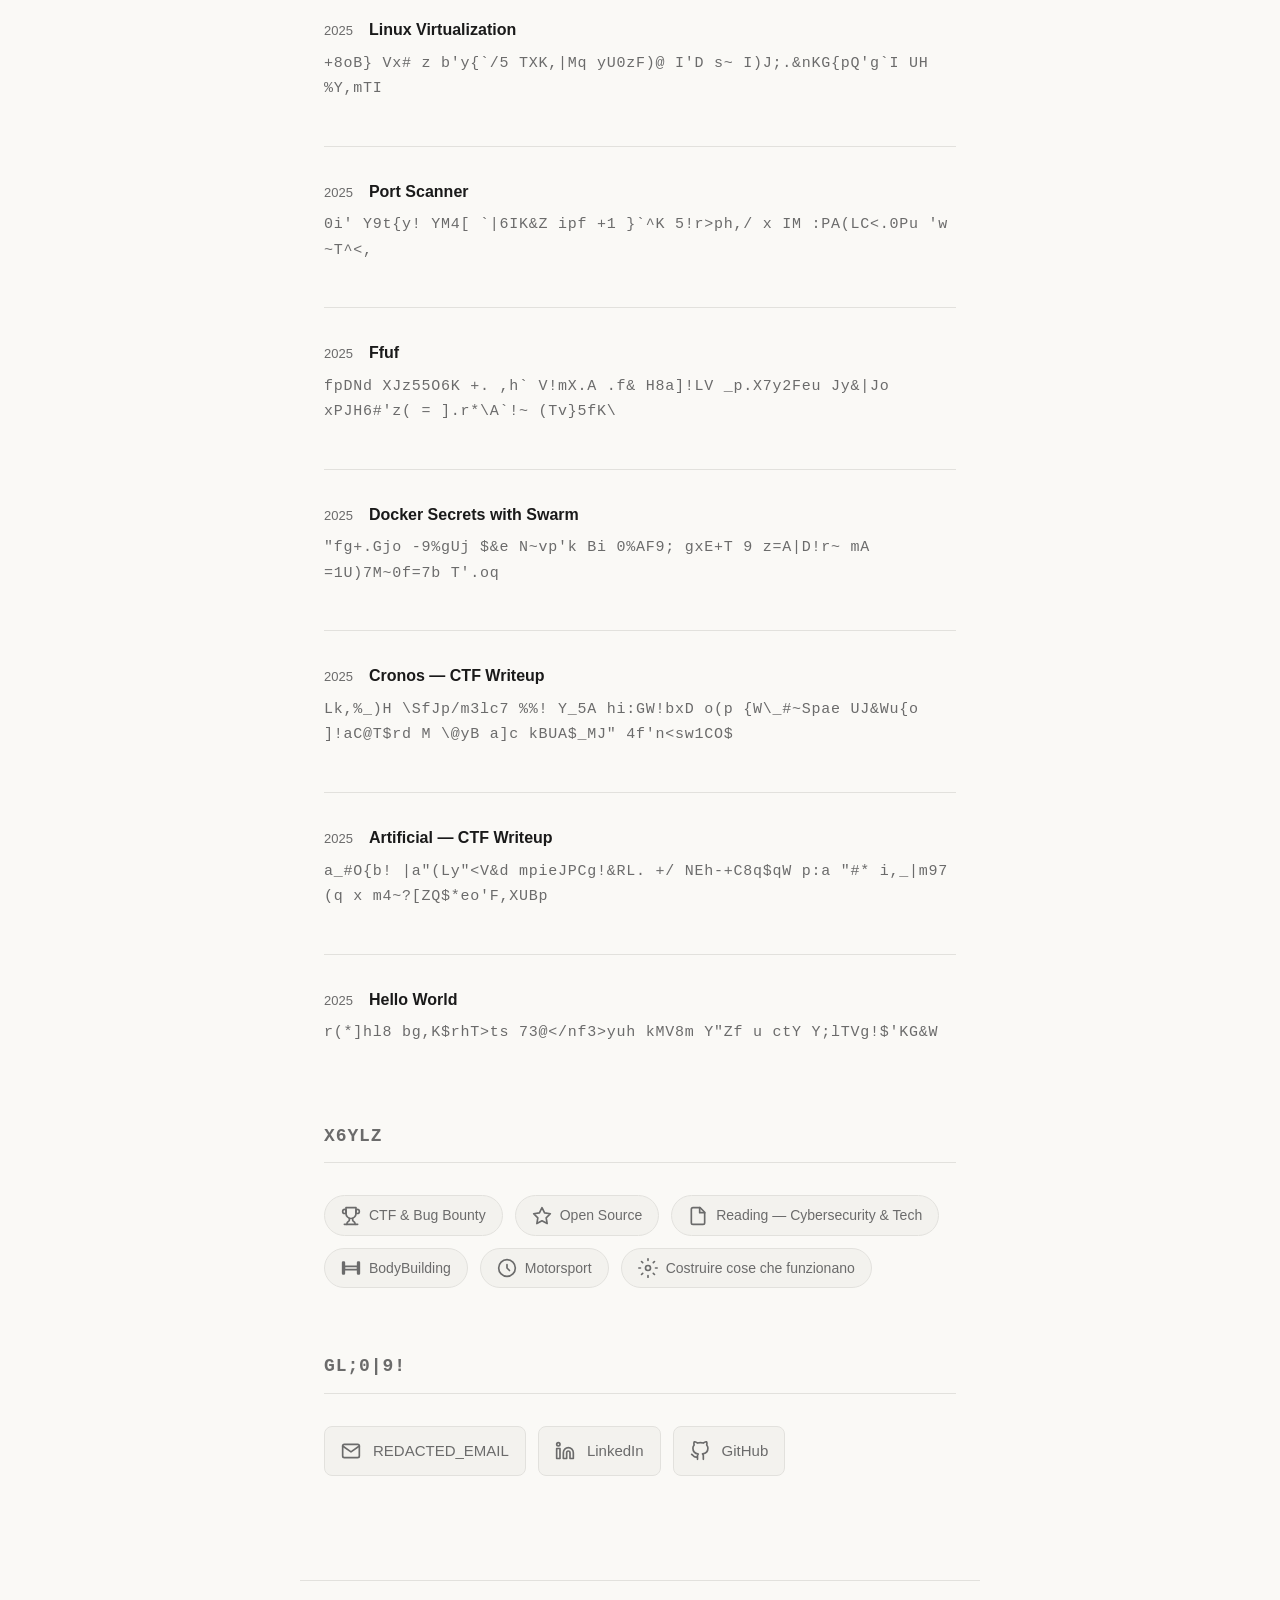
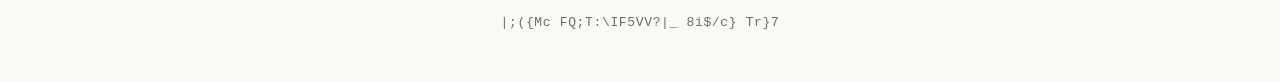
==== commit 02e02ce6: "new post: unit tests workflow with ai agents" ====
--- a/index.html
+++ b/index.html
@@ -179,6 +179,16 @@
       <div class="writing-list">
         <article class="writing-item">
           <div class="writing-header">
+            <span class="writing-date">2026</span>
+            <a href="writing/ai-agents.html">
+              <span class="writing-title">Unit Test contro le Regressioni AI</span>
+              <svg class="arrow-icon" xmlns="http://www.w3.org/2000/svg" width="16" height="16" viewBox="0 0 24 24" fill="none" stroke="currentColor" stroke-width="2" stroke-linecap="round" stroke-linejoin="round"><path d="M18 13v6a2 2 0 0 1-2 2H5a2 2 0 0 1-2-2V8a2 2 0 0 1 2-2h6"/><polyline points="15 3 21 3 21 9"/><line x1="10" y1="14" x2="21" y2="3"/></svg>
+            </a>
+          </div>
+          <p class="writing-subtitle">Come i unit test proteggono da regressioni quando si programma con agenti AI su Golia.</p>
+        </article>
+        <article class="writing-item">
+          <div class="writing-header">
             <span class="writing-date">2025</span>
             <a href="writing/linux-virtualization.html">
               <span class="writing-title">Linux Virtualization</span>
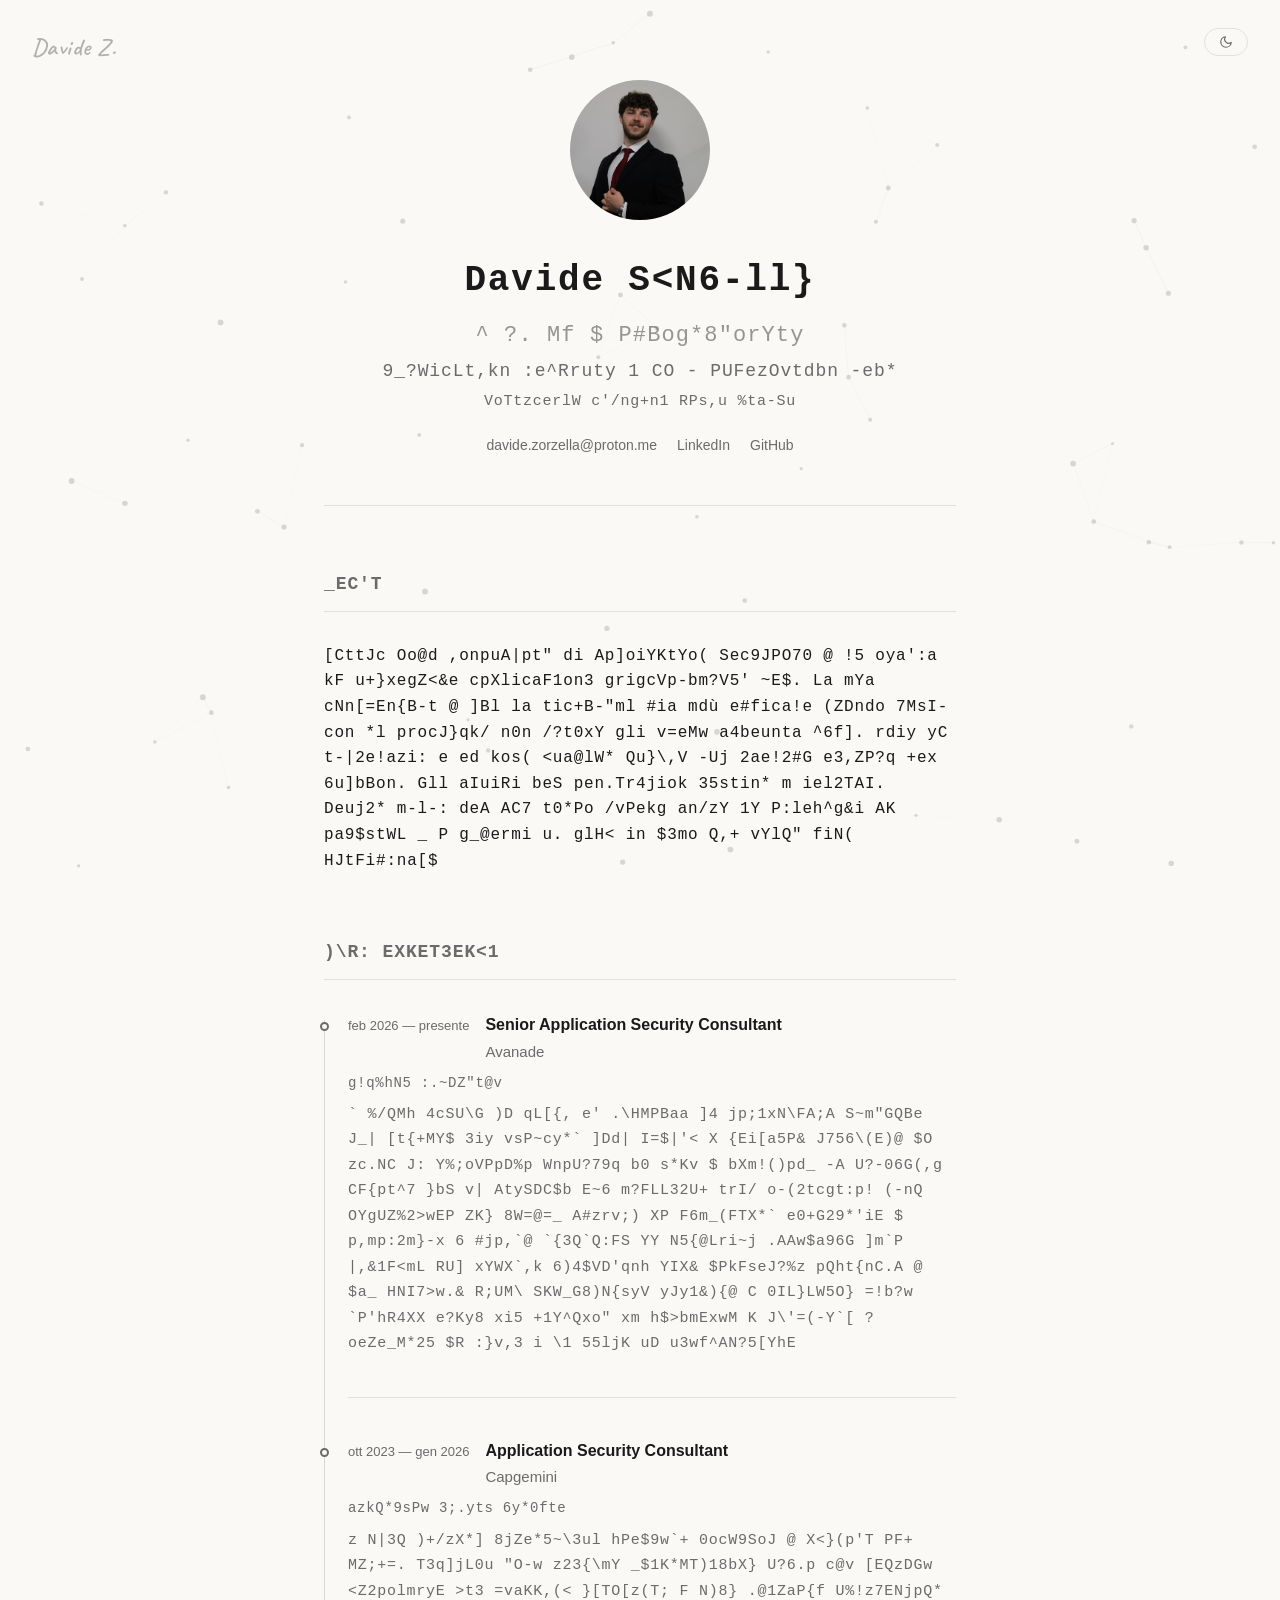
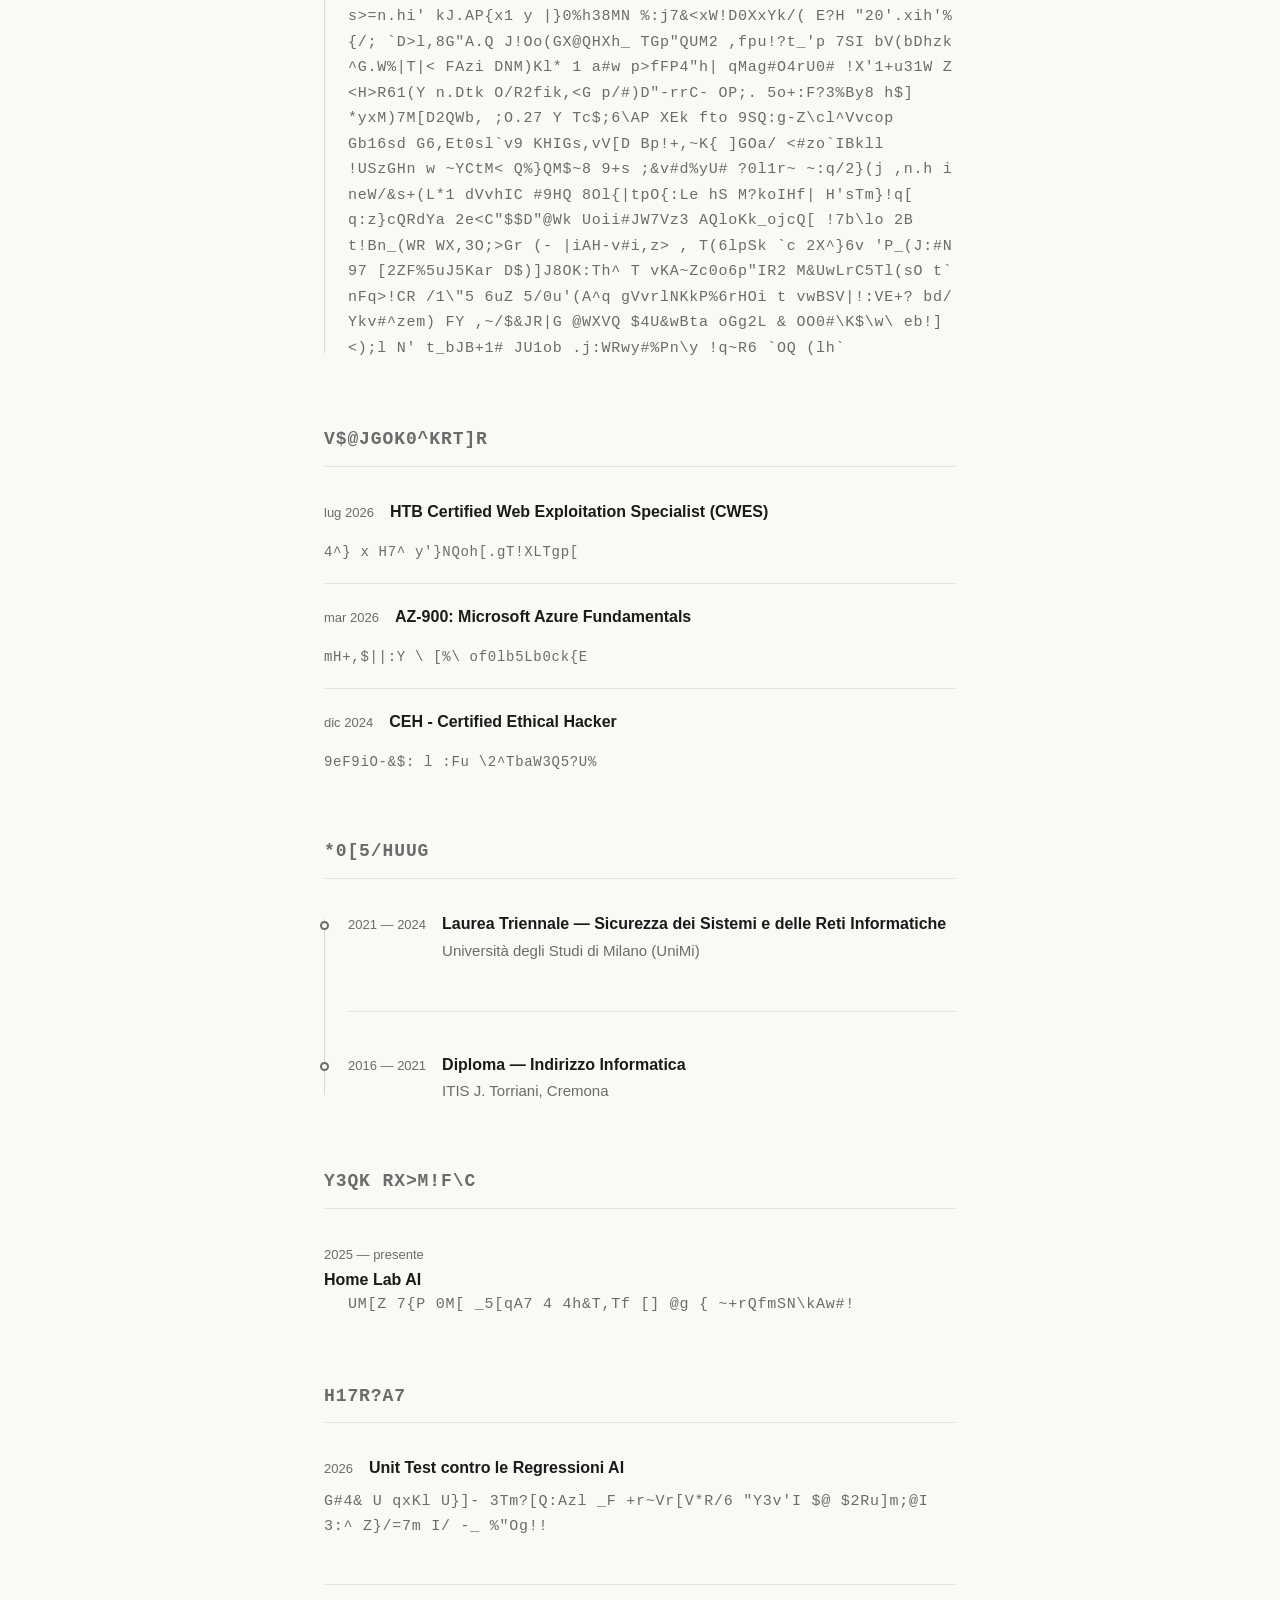
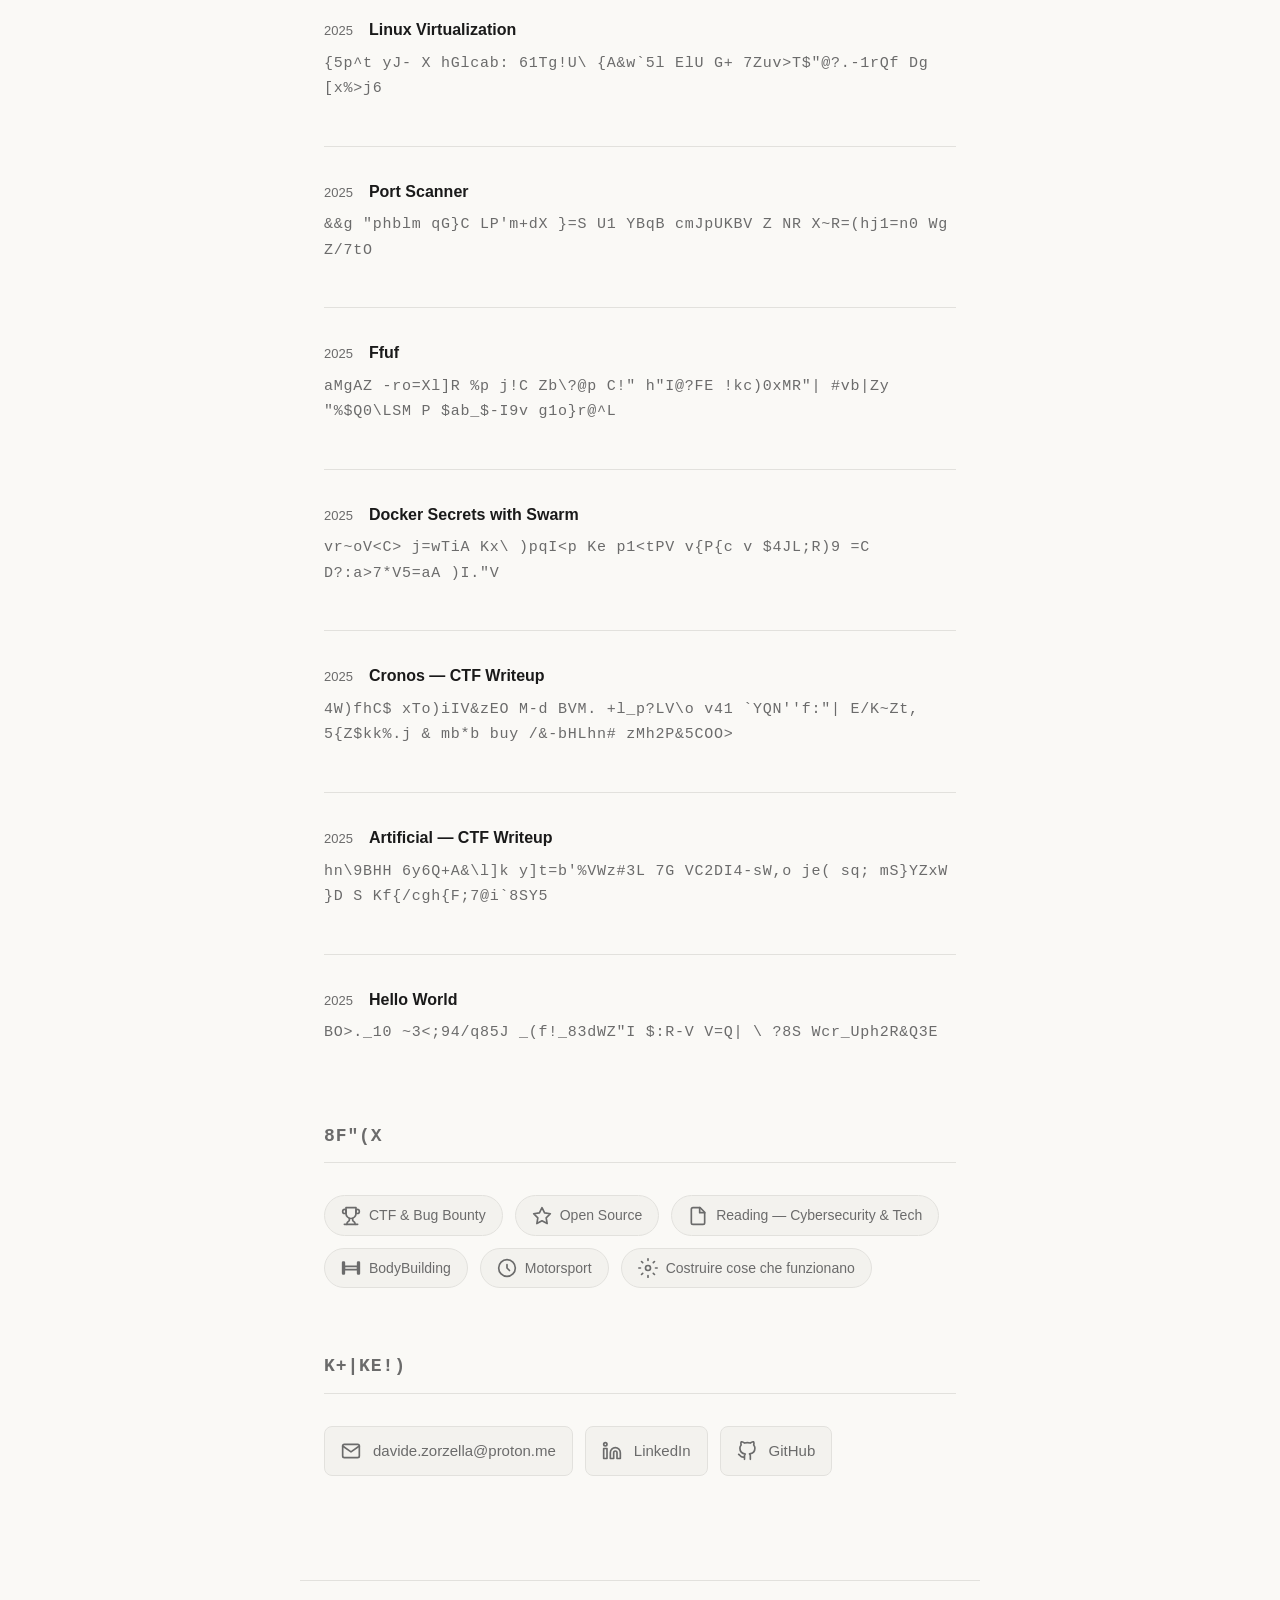
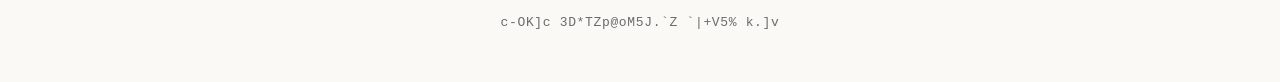
==== commit b3c8b428: "new post: unit tests workflow with ai agents" ====
--- a/index.html
+++ b/index.html
@@ -36,7 +36,7 @@
       <p class="hero-role">Application Security - AI - Penetration Test</p>
       <p class="hero-location">Monticelli d'Ongina (PC), Italia</p>
       <div class="hero-links">
-        <a href="mailto:REDACTED_EMAIL">REDACTED_EMAIL</a>
+        <a href="mailto:davide.zorzella@proton.me">davide.zorzella@proton.me</a>
         <a href="https://it.linkedin.com/in/davide-zorzella" target="_blank" rel="noopener">LinkedIn</a>
         <a href="https://github.com/dzorzella" target="_blank" rel="noopener">GitHub</a>
 
@@ -295,9 +295,9 @@
     <section class="section" id="contact">
       <h2>Contact</h2>
       <div class="contact-list">
-        <a class="contact-item" href="mailto:REDACTED_EMAIL">
+        <a class="contact-item" href="mailto:davide.zorzella@proton.me">
           <svg class="contact-icon" xmlns="http://www.w3.org/2000/svg" width="20" height="20" viewBox="0 0 24 24" fill="none" stroke="currentColor" stroke-width="2" stroke-linecap="round" stroke-linejoin="round"><path d="M4 4h16c1.1 0 2 .9 2 2v12c0 1.1-.9 2-2 2H4c-1.1 0-2-.9-2-2V6c0-1.1.9-2 2-2z"/><polyline points="22,6 12,13 2,6"/></svg>
-          <span>REDACTED_EMAIL</span>
+          <span>davide.zorzella@proton.me</span>
         </a>
         <a class="contact-item" href="https://it.linkedin.com/in/davide-zorzella" target="_blank" rel="noopener">
           <svg class="contact-icon" xmlns="http://www.w3.org/2000/svg" width="20" height="20" viewBox="0 0 24 24" fill="none" stroke="currentColor" stroke-width="2" stroke-linecap="round" stroke-linejoin="round"><path d="M16 8a6 6 0 0 1 6 6v7h-4v-7a2 2 0 0 0-2-2 2 2 0 0 0-2 2v7h-4v-7a6 6 0 0 1 6-6z"/><rect x="2" y="9" width="4" height="12"/><circle cx="4" cy="4" r="2"/></svg>
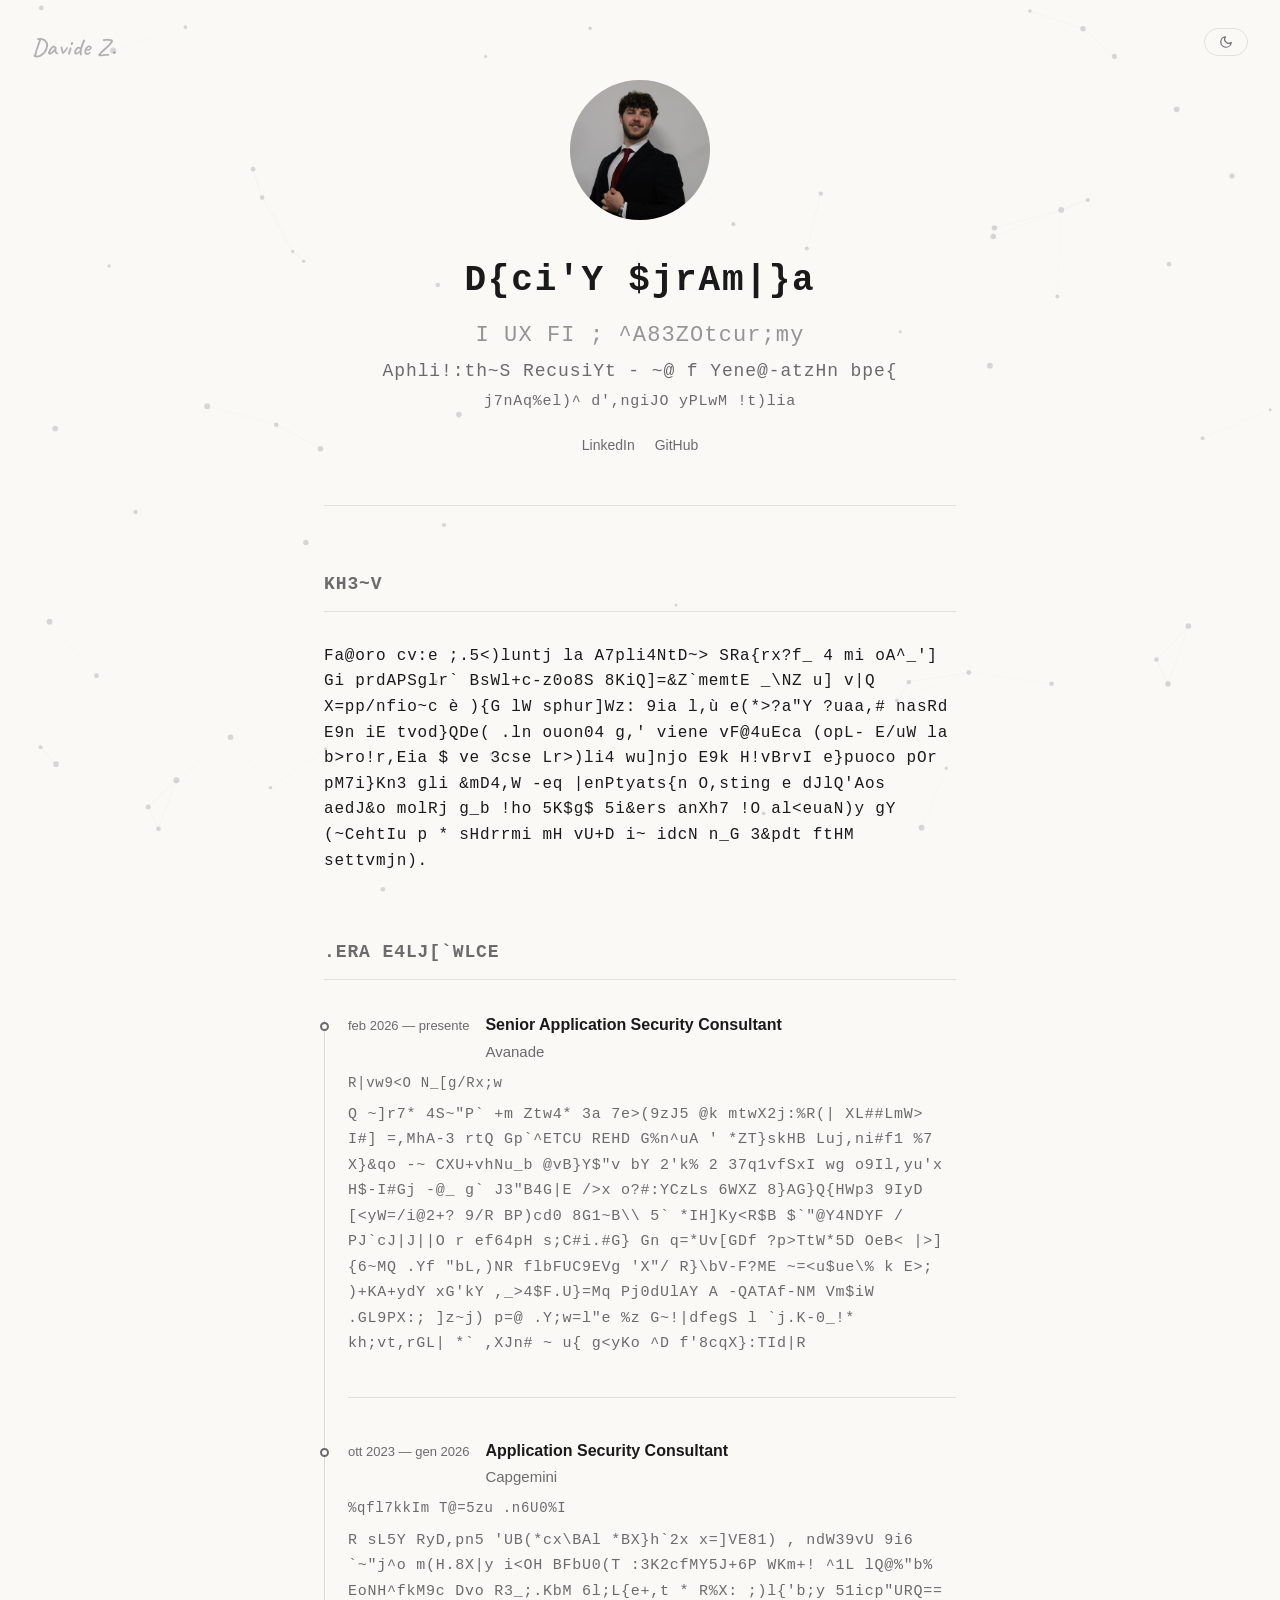
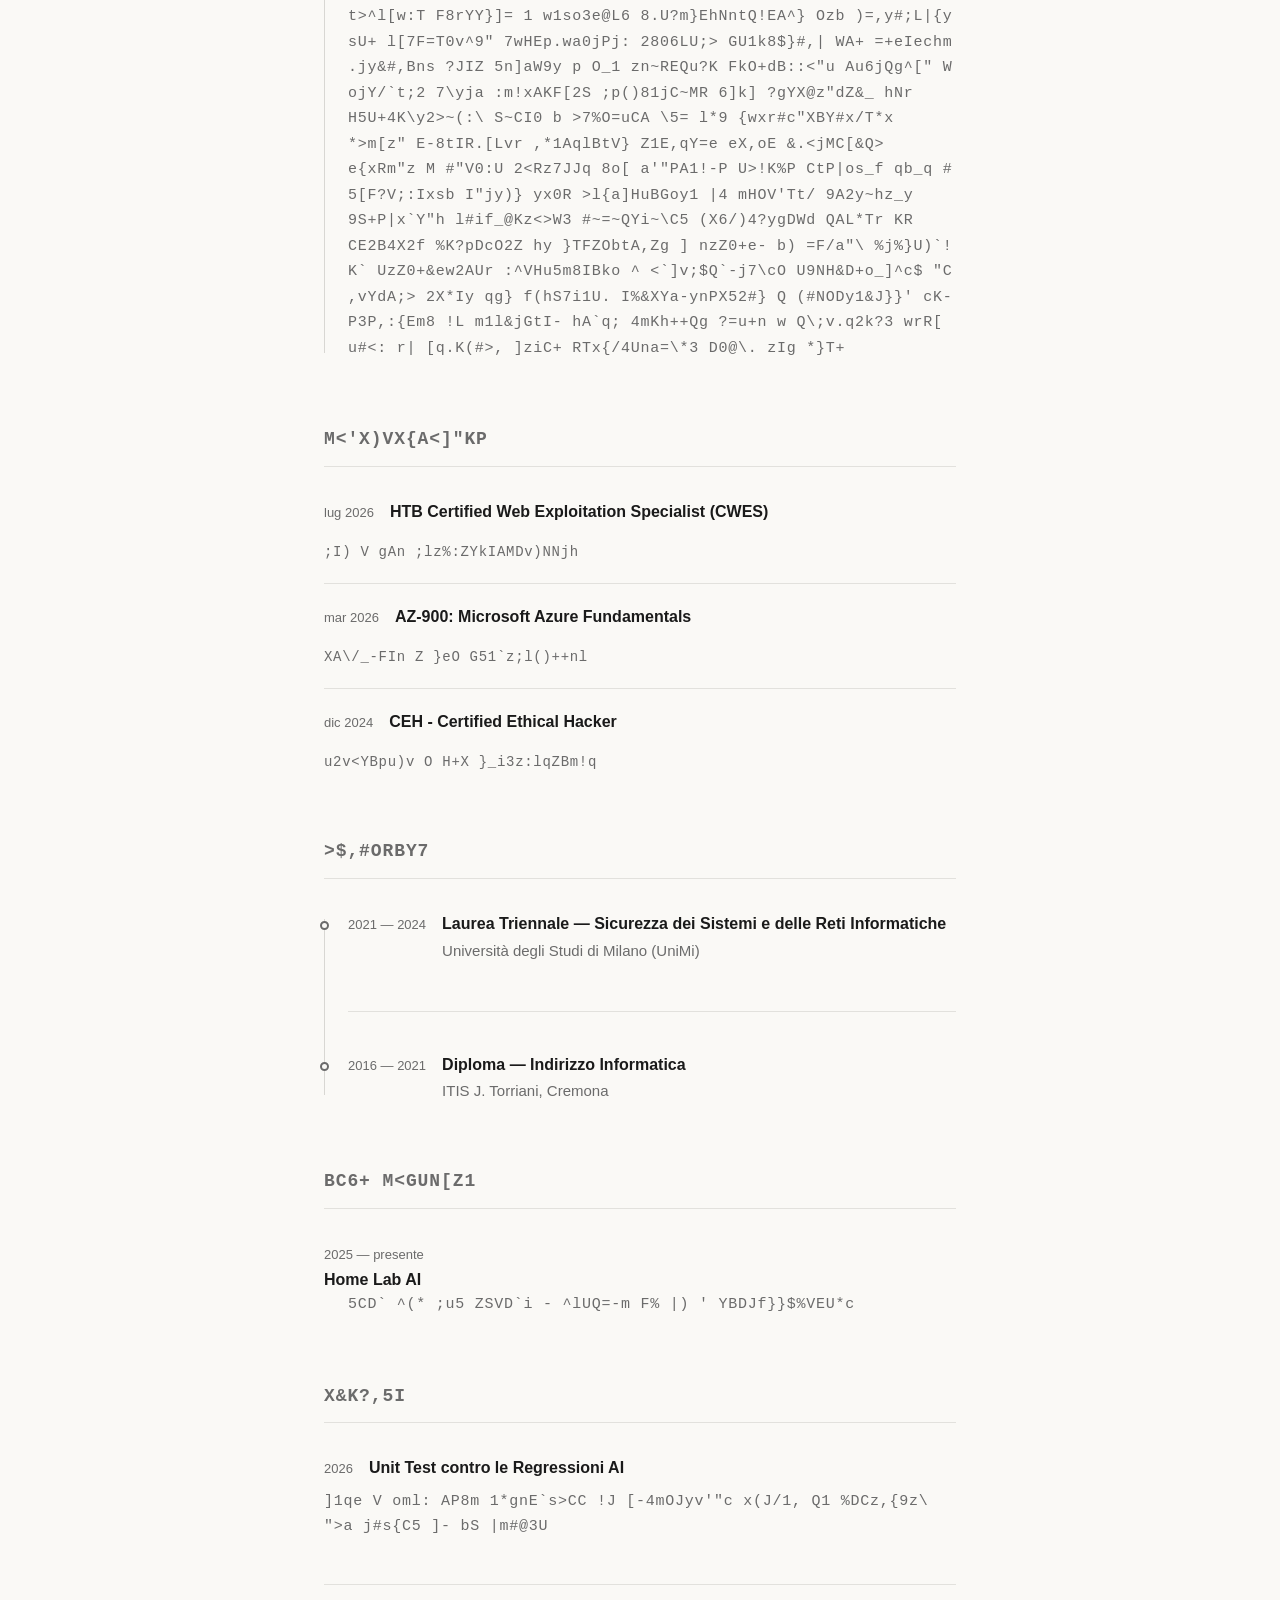
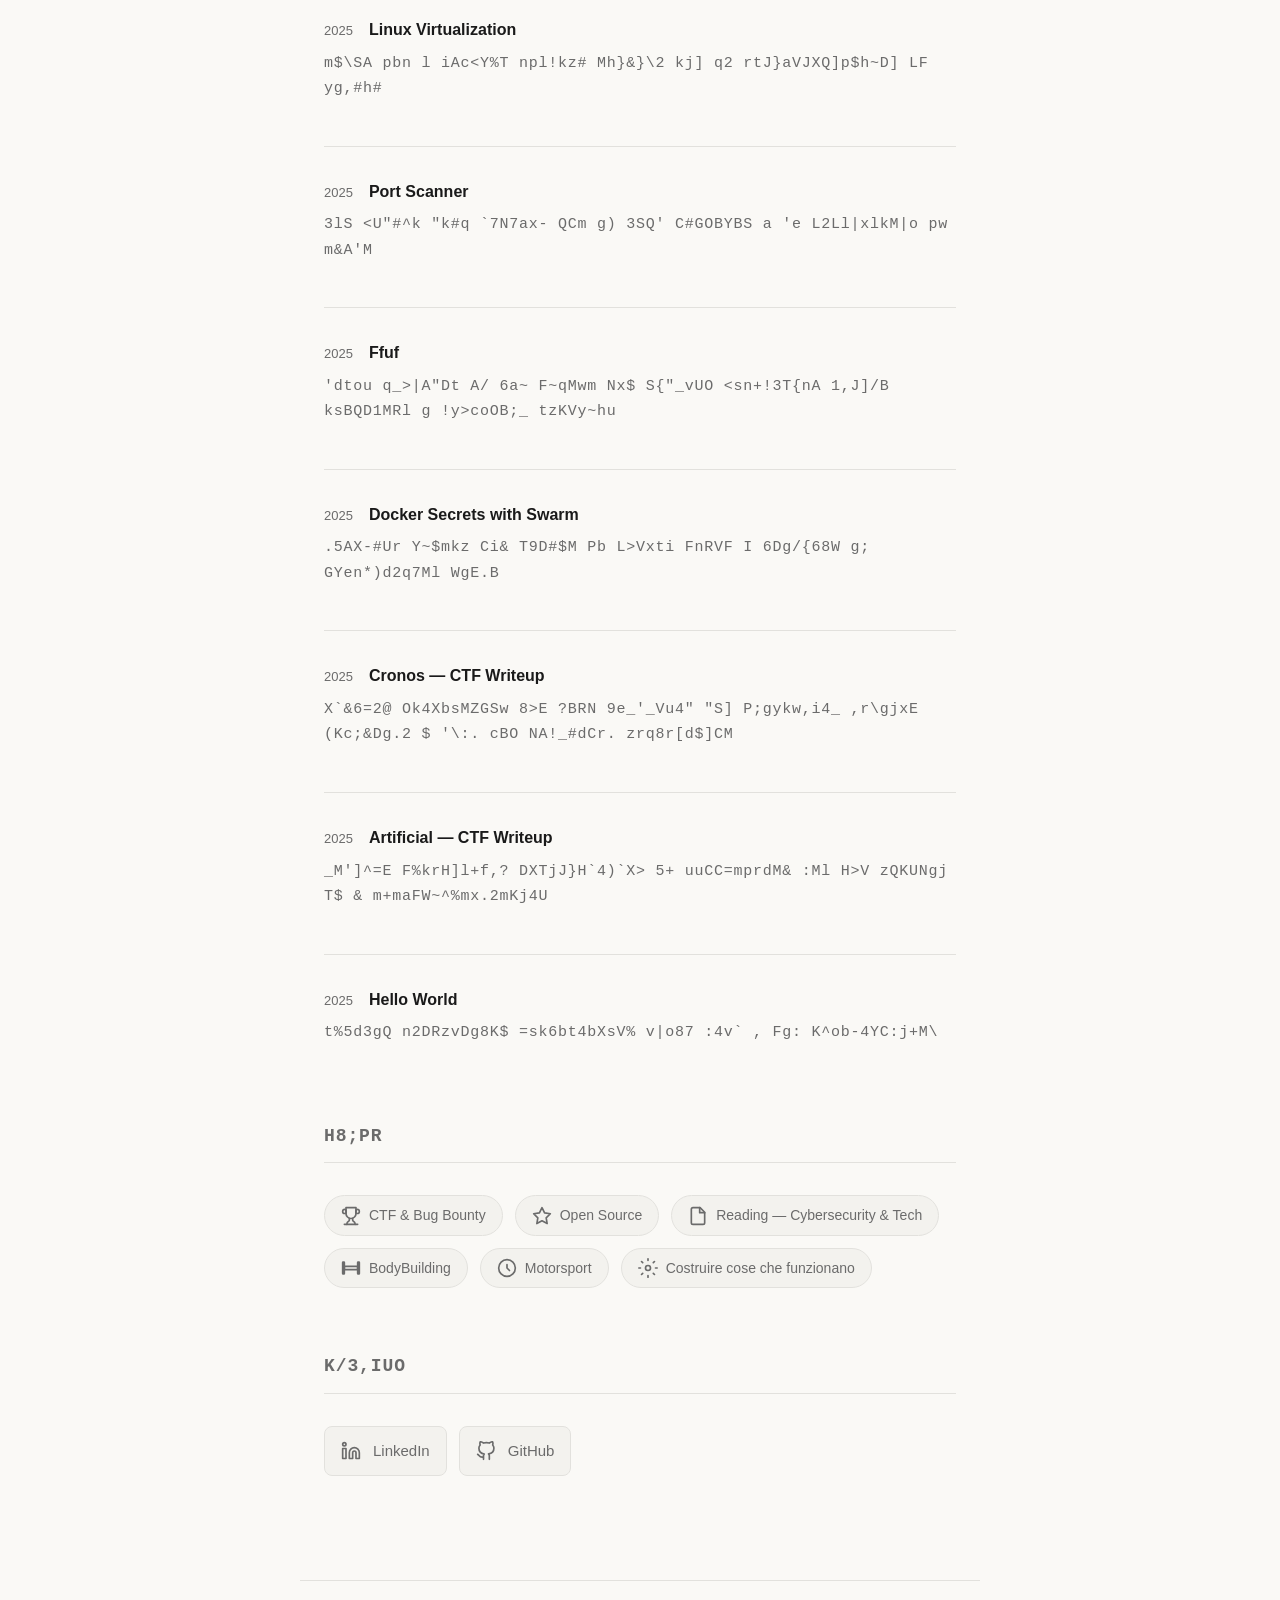
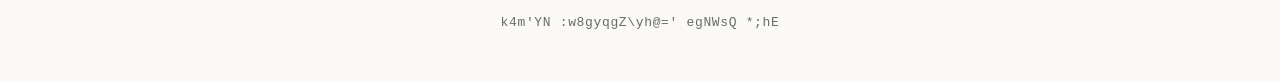
==== commit 7a907c92: "update profile" ====
--- a/index.html
+++ b/index.html
@@ -36,7 +36,6 @@
       <p class="hero-role">Application Security - AI - Penetration Test</p>
       <p class="hero-location">Monticelli d'Ongina (PC), Italia</p>
       <div class="hero-links">
-        <a href="mailto:davide.zorzella@proton.me">davide.zorzella@proton.me</a>
         <a href="https://it.linkedin.com/in/davide-zorzella" target="_blank" rel="noopener">LinkedIn</a>
         <a href="https://github.com/dzorzella" target="_blank" rel="noopener">GitHub</a>
 
@@ -295,10 +294,6 @@
     <section class="section" id="contact">
       <h2>Contact</h2>
       <div class="contact-list">
-        <a class="contact-item" href="mailto:davide.zorzella@proton.me">
-          <svg class="contact-icon" xmlns="http://www.w3.org/2000/svg" width="20" height="20" viewBox="0 0 24 24" fill="none" stroke="currentColor" stroke-width="2" stroke-linecap="round" stroke-linejoin="round"><path d="M4 4h16c1.1 0 2 .9 2 2v12c0 1.1-.9 2-2 2H4c-1.1 0-2-.9-2-2V6c0-1.1.9-2 2-2z"/><polyline points="22,6 12,13 2,6"/></svg>
-          <span>davide.zorzella@proton.me</span>
-        </a>
         <a class="contact-item" href="https://it.linkedin.com/in/davide-zorzella" target="_blank" rel="noopener">
           <svg class="contact-icon" xmlns="http://www.w3.org/2000/svg" width="20" height="20" viewBox="0 0 24 24" fill="none" stroke="currentColor" stroke-width="2" stroke-linecap="round" stroke-linejoin="round"><path d="M16 8a6 6 0 0 1 6 6v7h-4v-7a2 2 0 0 0-2-2 2 2 0 0 0-2 2v7h-4v-7a6 6 0 0 1 6-6z"/><rect x="2" y="9" width="4" height="12"/><circle cx="4" cy="4" r="2"/></svg>
           <span>LinkedIn</span>
--- a/css/style.css
+++ b/css/style.css
@@ -210,6 +210,7 @@
   border-radius: 50%;
   overflow: hidden;
   background: var(--photo-bg);
+  perspective: 600px;
 }
 
 .hero-photo img {
@@ -217,6 +218,37 @@
   height: 100%;
   object-fit: cover;
   object-position: center;
+  transition: transform 0.5s ease;
+  transform-style: preserve-3d;
+}
+
+.hero-photo:hover img {
+  transform: rotateX(8deg) rotateY(-5deg) scale(1.05);
+  box-shadow:
+    -4px 4px 16px rgba(0,0,0,0.15),
+    4px -4px 16px rgba(0,0,0,0.08);
+}
+
+.hero-photo::after {
+  content: '';
+  position: absolute;
+  top: -50%;
+  left: -75%;
+  width: 50%;
+  height: 200%;
+  background: linear-gradient(
+    to right,
+    rgba(255,255,255,0) 0%,
+    rgba(255,255,255,0.15) 50%,
+    rgba(255,255,255,0) 100%
+  );
+  transform: rotate(25deg);
+  pointer-events: none;
+  opacity: 0;
+}
+
+.hero-photo:hover::after {
+  animation: shine-sweep 0.8s ease forwards;
 }
 
 .hero-photo svg {
@@ -430,6 +462,15 @@
   width: 100%;
   max-height: 300px;
   object-fit: cover;
+  transition: transform 0.5s ease, box-shadow 0.5s ease;
+  transform-style: preserve-3d;
+}
+
+.writing-item:hover img {
+  transform: rotateX(4deg) rotateY(-3deg) scale(1.02);
+  box-shadow:
+    -3px 3px 12px rgba(0,0,0,0.12),
+    3px -3px 12px rgba(0,0,0,0.06);
 }
 
 /* ============================================
@@ -748,12 +789,70 @@
   max-width: 100%;
   border-radius: 8px;
   margin-bottom: 20px;
+  transition: transform 0.5s ease, box-shadow 0.5s ease;
+  transform-style: preserve-3d;
+}
+
+.article-content img:hover {
+  transform: rotateX(3deg) rotateY(-2deg) scale(1.01);
+  box-shadow:
+    -2px 2px 8px rgba(0,0,0,0.1),
+    2px -2px 8px rgba(0,0,0,0.05);
 }
 
 .article-content img.center {
   display: block;
   margin-left: auto;
   margin-right: auto;
+}
+
+.article-banner {
+  position: relative;
+  overflow: hidden;
+  border-radius: 8px;
+  margin-bottom: 48px;
+  perspective: 800px;
+}
+
+.article-banner img {
+  width: 100%;
+  height: auto;
+  max-height: none;
+  border-radius: 8px;
+  transition: transform 0.6s cubic-bezier(0.23, 1, 0.32, 1),
+              box-shadow 0.6s cubic-bezier(0.23, 1, 0.32, 1);
+  transform-style: preserve-3d;
+  display: block;
+}
+
+.article-banner:hover img {
+  transform: rotateX(5deg) rotateY(-4deg) scale(1.03);
+  box-shadow:
+    -5px 5px 18px rgba(0,0,0,0.15),
+    5px -5px 18px rgba(0,0,0,0.08);
+}
+
+.article-banner::after {
+  content: '';
+  position: absolute;
+  top: -50%;
+  left: -75%;
+  width: 50%;
+  height: 200%;
+  background: linear-gradient(
+    to right,
+    rgba(255,255,255,0) 0%,
+    rgba(255,255,255,0.2) 50%,
+    rgba(255,255,255,0) 100%
+  );
+  transform: rotate(25deg);
+  pointer-events: none;
+  opacity: 0;
+  z-index: 2;
+}
+
+.article-banner:hover::after {
+  animation: shine-sweep 1s cubic-bezier(0.23, 1, 0.32, 1) forwards;
 }
 
 .article-content table {
@@ -859,3 +958,14 @@
     font-size: 1.125rem;
   }
 }
+
+@keyframes shine-sweep {
+  0% {
+    left: -75%;
+    opacity: 1;
+  }
+  100% {
+    left: 125%;
+    opacity: 1;
+  }
+}
